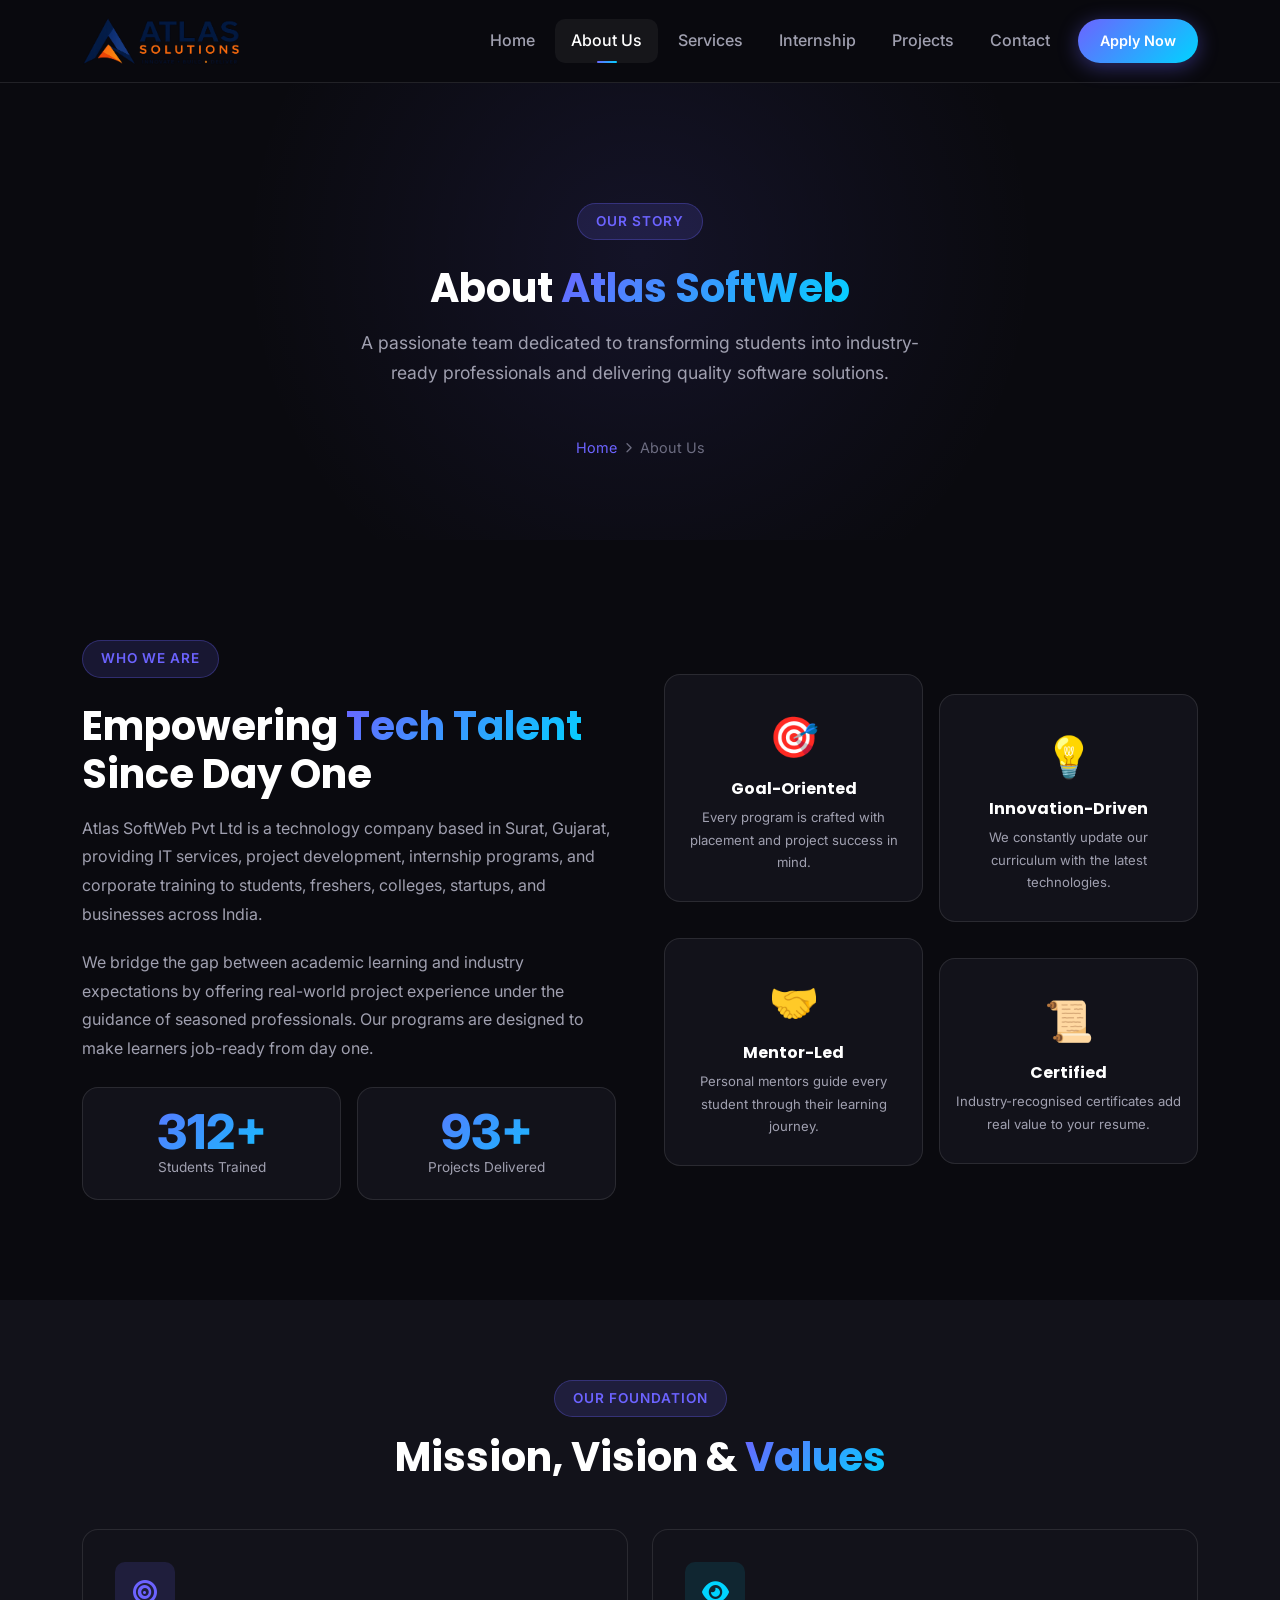
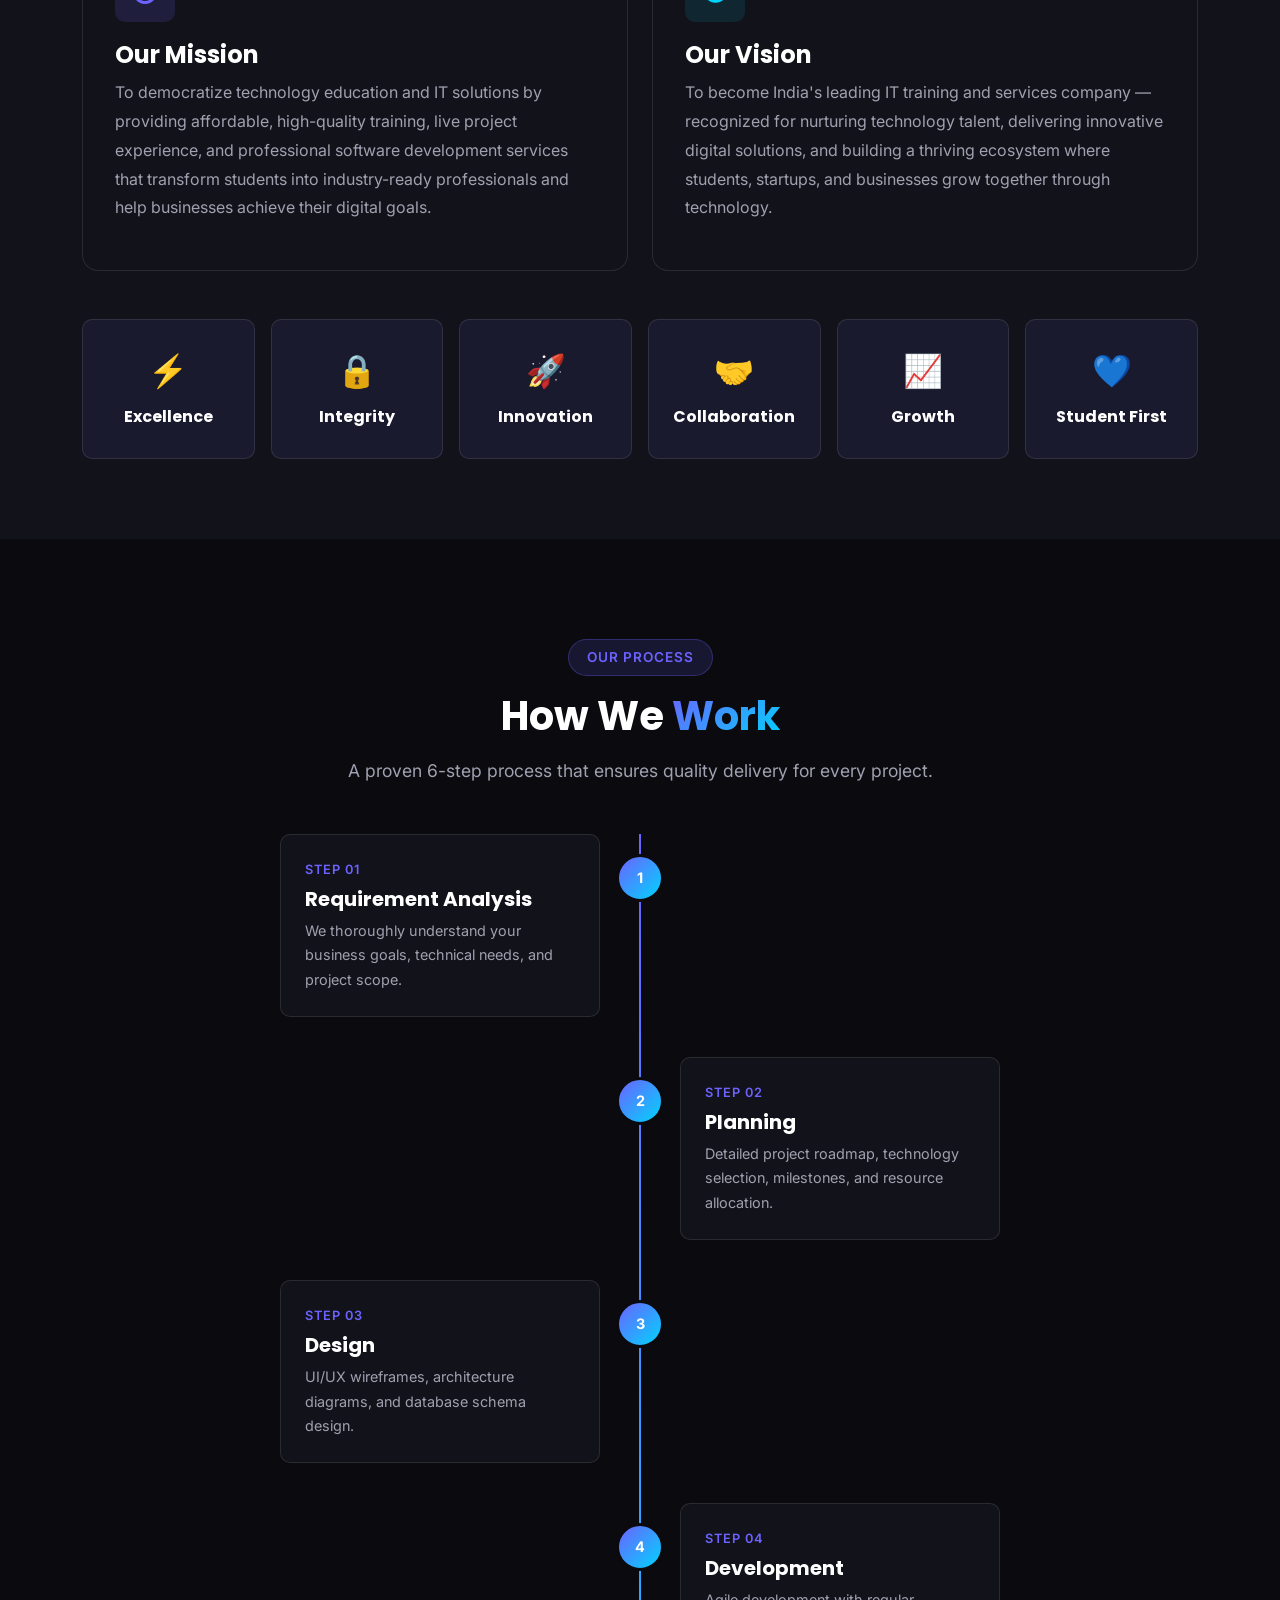
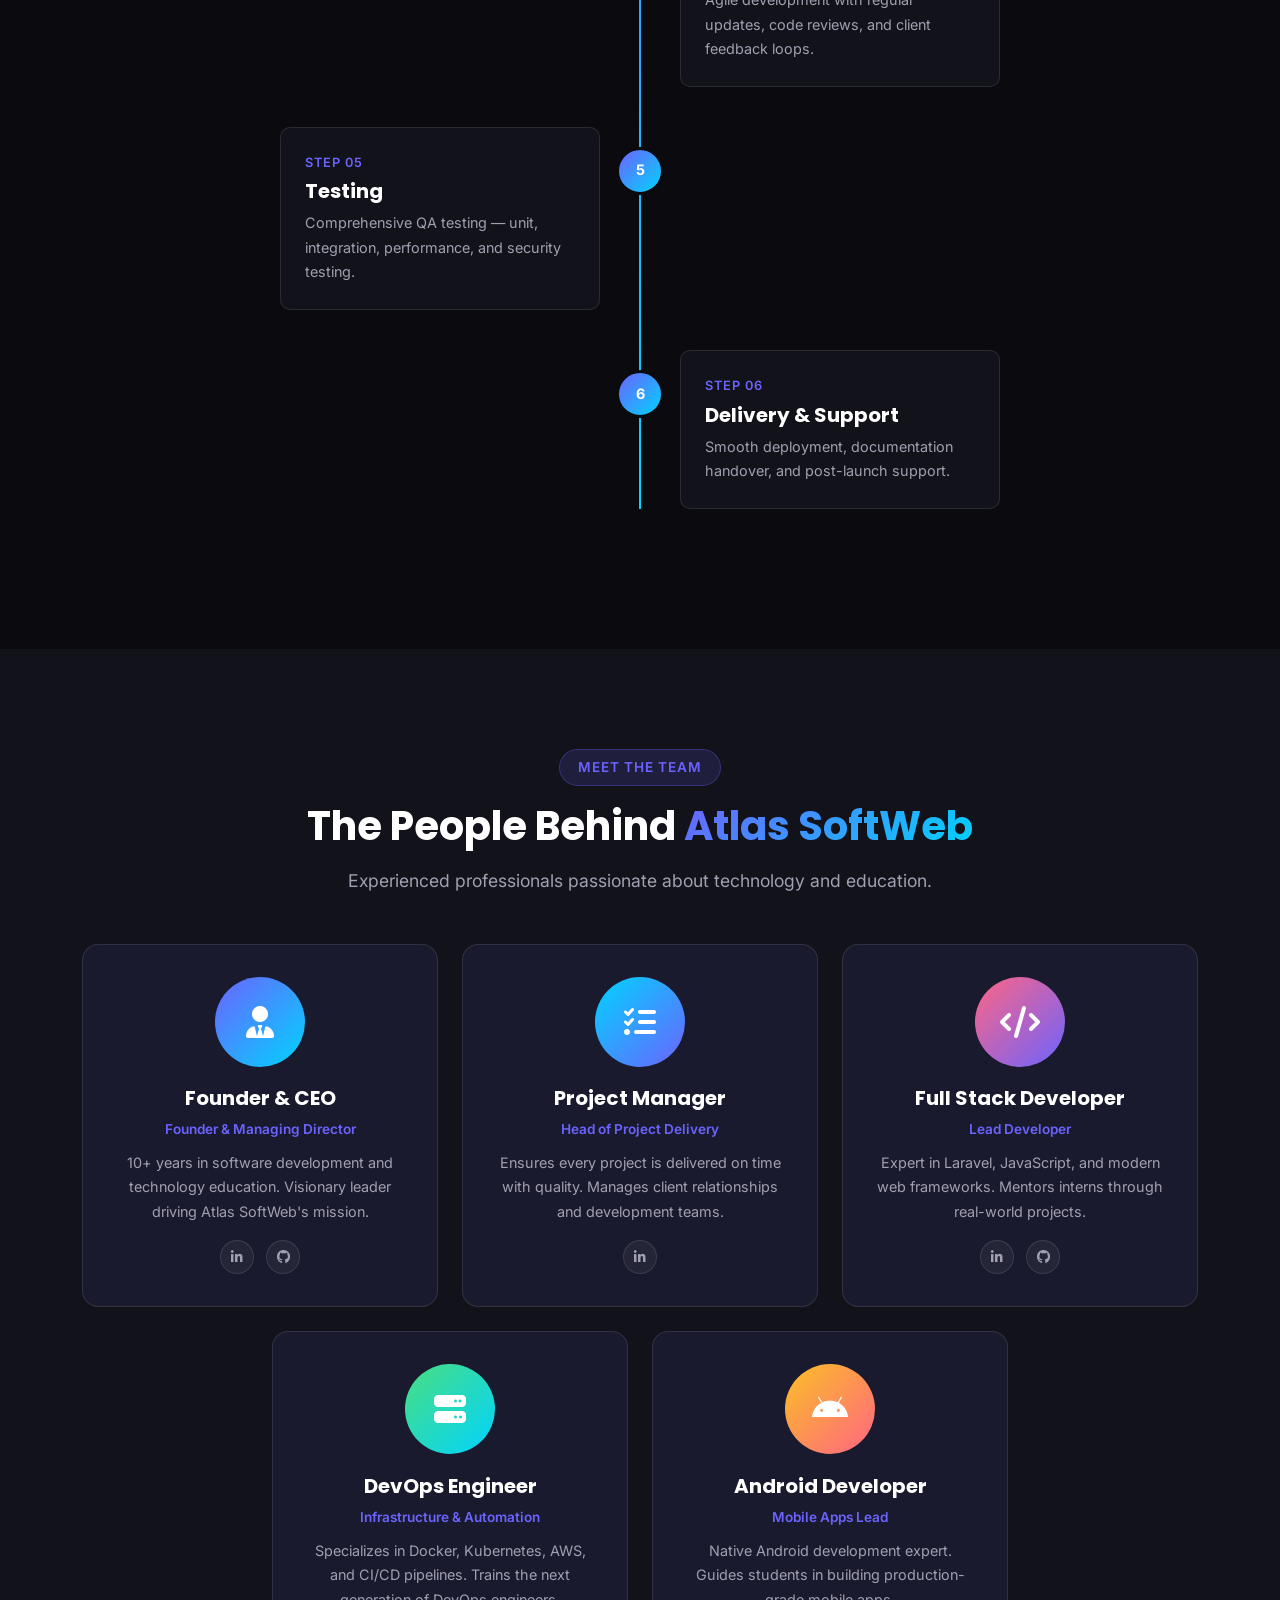
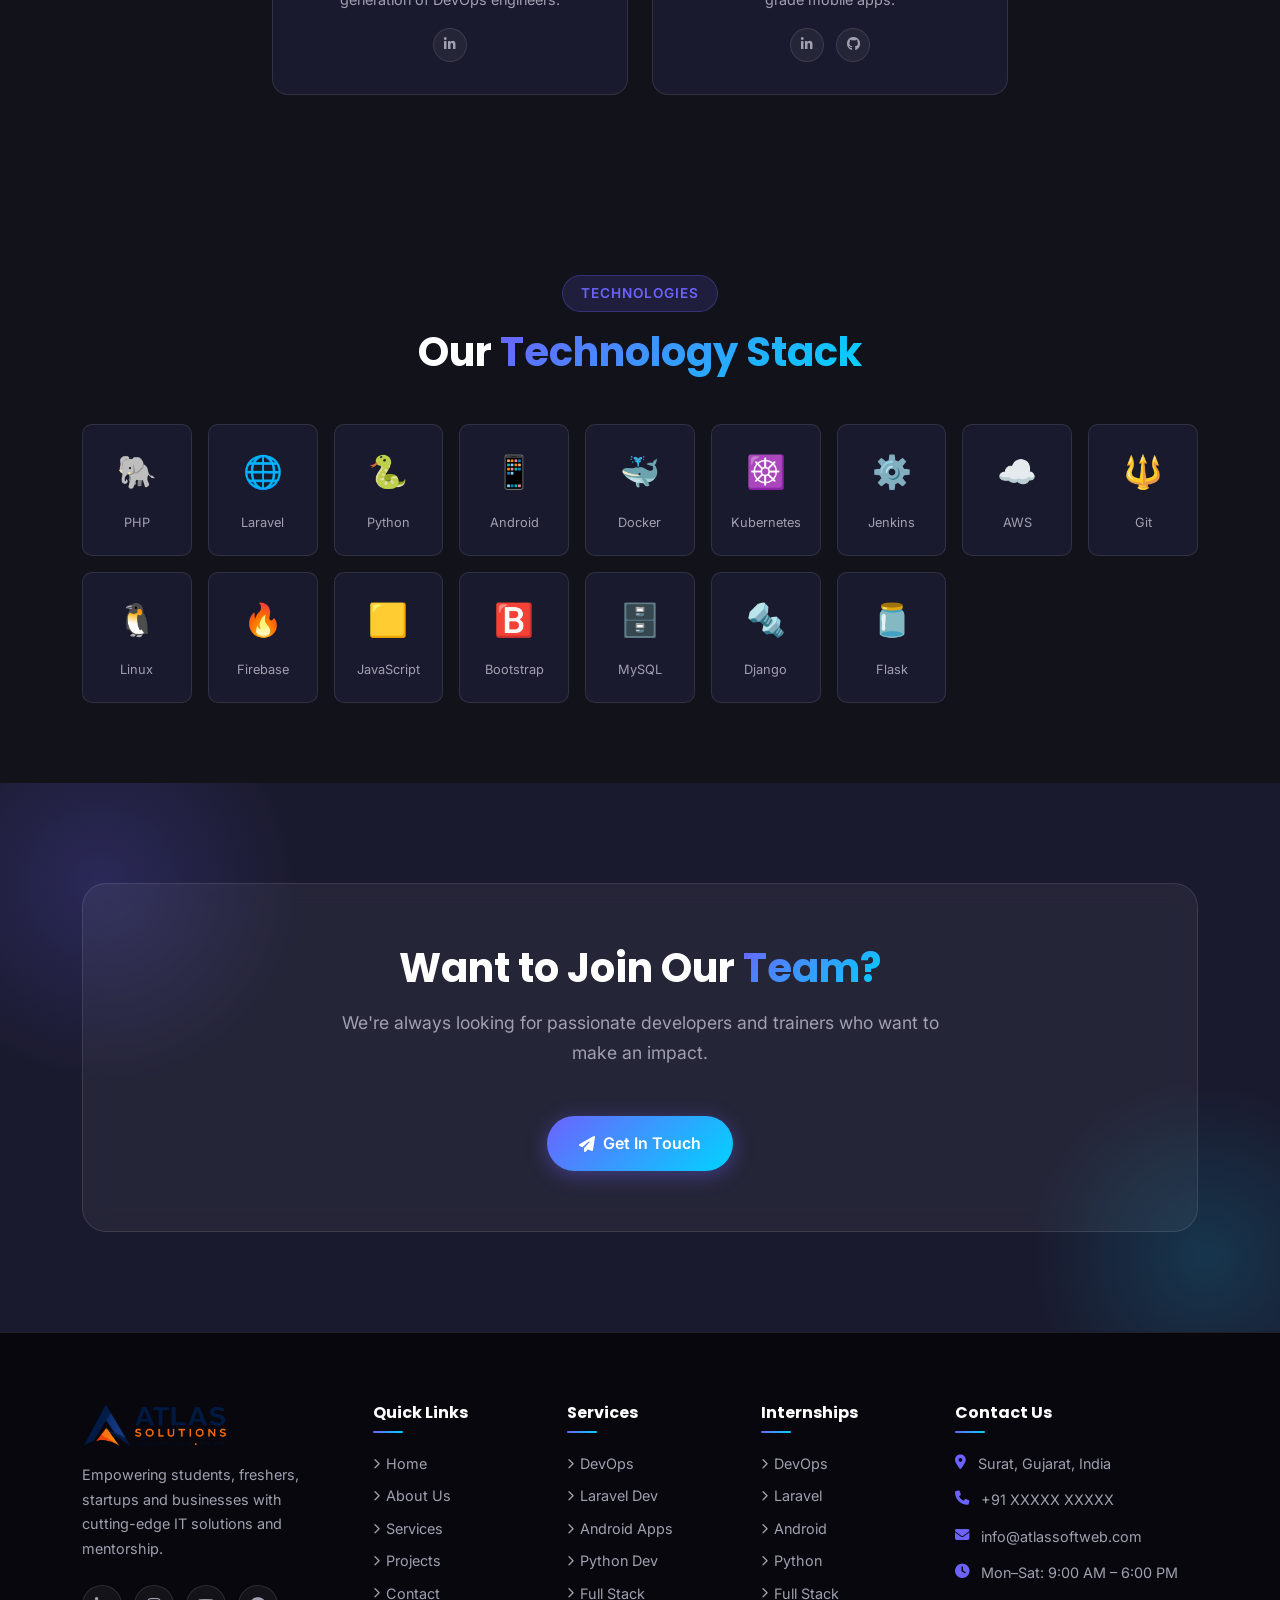
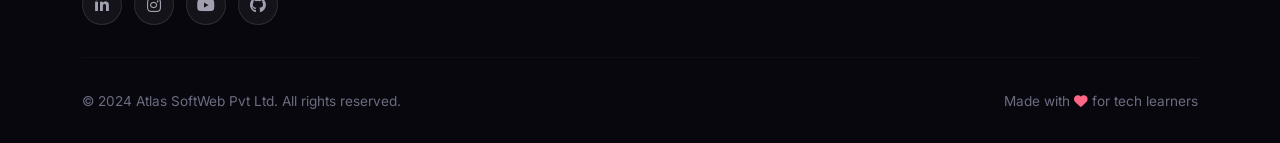
==== about.html @ e5ba309e "Add files via upload Initial Commit..." ====
<!DOCTYPE html>
<html lang="en">
<head>
  <meta charset="UTF-8" />
  <meta name="viewport" content="width=device-width, initial-scale=1.0" />
  <title>About Us | Atlas SoftWeb Pvt Ltd</title>
  <meta name="description" content="Learn about Atlas SoftWeb Pvt Ltd — our mission, vision, values, team, and the process that drives every project and internship program." />
  <meta property="og:title" content="About Atlas SoftWeb Pvt Ltd" />
  <meta property="og:type" content="website" />
  <link rel="stylesheet" href="https://cdn.jsdelivr.net/npm/bootstrap@5.3.2/dist/css/bootstrap.min.css" />
  <link rel="stylesheet" href="https://cdnjs.cloudflare.com/ajax/libs/font-awesome/6.5.0/css/all.min.css" />
  <link rel="preconnect" href="https://fonts.googleapis.com" />
  <link rel="preconnect" href="https://fonts.gstatic.com" crossorigin />
  <link href="https://fonts.googleapis.com/css2?family=Inter:wght@400;500;600&family=Poppins:wght@600;700;800&display=swap" rel="stylesheet" />
  <link rel="stylesheet" href="assets/css/style.css" />
</head>
<body>

<!-- NAVBAR -->
<nav class="navbar navbar-expand-lg">
  <div class="container">
    <a class="navbar-brand" href="index.html"><img src="assets/images/logo-optimized.png" onerror="this.src='assets/images/logo.svg'" alt="Atlas SoftWeb Logo" /></a>
    <button class="navbar-toggler" type="button" data-bs-toggle="collapse" data-bs-target="#navMenu" aria-controls="navMenu" aria-expanded="false" aria-label="Toggle navigation">
      <span class="navbar-toggler-icon"></span>
    </button>
    <div class="collapse navbar-collapse" id="navMenu">
      <ul class="navbar-nav ms-auto align-items-lg-center gap-1">
        <li class="nav-item"><a class="nav-link" href="index.html">Home</a></li>
        <li class="nav-item"><a class="nav-link active" href="about.html">About Us</a></li>
        <li class="nav-item"><a class="nav-link" href="services.html">Services</a></li>
        <li class="nav-item"><a class="nav-link" href="internship.html">Internship</a></li>
        <li class="nav-item"><a class="nav-link" href="projects.html">Projects</a></li>
        <li class="nav-item"><a class="nav-link" href="contact.html">Contact</a></li>
        <li class="nav-item ms-lg-2"><a class="btn-primary-custom" href="internship.html" style="padding:10px 22px;font-size:.9rem;">Apply Now</a></li>
      </ul>
    </div>
  </div>
</nav>

<!-- PAGE HERO -->
<section class="page-hero">
  <div class="container position-relative" style="z-index:1;">
    <span class="section-badge fade-in">Our Story</span>
    <h1 class="section-title mt-2 fade-in">About <span class="gradient-text">Atlas SoftWeb</span></h1>
    <p class="section-subtitle fade-in">A passionate team dedicated to transforming students into industry-ready professionals and delivering quality software solutions.</p>
    <div class="breadcrumb-custom fade-in">
      <a href="index.html">Home</a> <i class="fas fa-chevron-right fa-xs"></i> <span>About Us</span>
    </div>
  </div>
</section>

<!-- COMPANY INTRODUCTION -->
<section class="about-intro">
  <div class="container">
    <div class="row align-items-center g-5">
      <div class="col-lg-6 fade-in-left">
        <span class="section-badge">Who We Are</span>
        <h2 class="section-title mt-2">Empowering <span class="gradient-text">Tech Talent</span> Since Day One</h2>
        <p style="color:var(--text-secondary);line-height:1.8;margin-bottom:1.2rem;">Atlas SoftWeb Pvt Ltd is a technology company based in Surat, Gujarat, providing IT services, project development, internship programs, and corporate training to students, freshers, colleges, startups, and businesses across India.</p>
        <p style="color:var(--text-secondary);line-height:1.8;margin-bottom:1.5rem;">We bridge the gap between academic learning and industry expectations by offering real-world project experience under the guidance of seasoned professionals. Our programs are designed to make learners job-ready from day one.</p>
        <div class="row g-3">
          <div class="col-6"><div class="glass-card" style="padding:20px;text-align:center;"><div class="stat-number" data-count="500" data-suffix="+">0+</div><div style="color:var(--text-secondary);font-size:.85rem;">Students Trained</div></div></div>
          <div class="col-6"><div class="glass-card" style="padding:20px;text-align:center;"><div class="stat-number" data-count="150" data-suffix="+">0+</div><div style="color:var(--text-secondary);font-size:.85rem;">Projects Delivered</div></div></div>
        </div>
      </div>
      <div class="col-lg-6 fade-in-right">
        <div class="row g-3">
          <div class="col-6"><div class="glass-card" style="text-align:center;padding:28px 16px;"><span style="font-size:2.5rem;">🎯</span><h6 class="mt-2">Goal-Oriented</h6><p style="color:var(--text-secondary);font-size:.82rem;margin:0;">Every program is crafted with placement and project success in mind.</p></div></div>
          <div class="col-6"><div class="glass-card" style="text-align:center;padding:28px 16px;margin-top:20px;"><span style="font-size:2.5rem;">💡</span><h6 class="mt-2">Innovation-Driven</h6><p style="color:var(--text-secondary);font-size:.82rem;margin:0;">We constantly update our curriculum with the latest technologies.</p></div></div>
          <div class="col-6"><div class="glass-card" style="text-align:center;padding:28px 16px;"><span style="font-size:2.5rem;">🤝</span><h6 class="mt-2">Mentor-Led</h6><p style="color:var(--text-secondary);font-size:.82rem;margin:0;">Personal mentors guide every student through their learning journey.</p></div></div>
          <div class="col-6"><div class="glass-card" style="text-align:center;padding:28px 16px;margin-top:20px;"><span style="font-size:2.5rem;">📜</span><h6 class="mt-2">Certified</h6><p style="color:var(--text-secondary);font-size:.82rem;margin:0;">Industry-recognised certificates add real value to your resume.</p></div></div>
        </div>
      </div>
    </div>
  </div>
</section>

<!-- MISSION VISION VALUES -->
<section class="mission-vision">
  <div class="container">
    <div class="text-center mb-5 fade-in">
      <span class="section-badge">Our Foundation</span>
      <h2 class="section-title">Mission, Vision & <span class="gradient-text">Values</span></h2>
    </div>
    <div class="row g-4 mb-5">
      <div class="col-md-6 fade-in">
        <div class="glass-card h-100">
          <div class="icon-box"><i class="fas fa-bullseye"></i></div>
          <h4>Our Mission</h4>
          <p style="color:var(--text-secondary);line-height:1.8;">To democratize technology education and IT solutions by providing affordable, high-quality training, live project experience, and professional software development services that transform students into industry-ready professionals and help businesses achieve their digital goals.</p>
        </div>
      </div>
      <div class="col-md-6 fade-in">
        <div class="glass-card h-100">
          <div class="icon-box" style="background:rgba(0,212,255,0.1);color:var(--secondary);"><i class="fas fa-eye"></i></div>
          <h4>Our Vision</h4>
          <p style="color:var(--text-secondary);line-height:1.8;">To become India's leading IT training and services company — recognized for nurturing technology talent, delivering innovative digital solutions, and building a thriving ecosystem where students, startups, and businesses grow together through technology.</p>
        </div>
      </div>
    </div>
    <div class="row g-3">
      <div class="col-6 col-md-4 col-lg-2 fade-in"><div class="value-card"><span style="font-size:2rem;display:block;margin-bottom:8px;">⚡</span><h6>Excellence</h6></div></div>
      <div class="col-6 col-md-4 col-lg-2 fade-in"><div class="value-card"><span style="font-size:2rem;display:block;margin-bottom:8px;">🔒</span><h6>Integrity</h6></div></div>
      <div class="col-6 col-md-4 col-lg-2 fade-in"><div class="value-card"><span style="font-size:2rem;display:block;margin-bottom:8px;">🚀</span><h6>Innovation</h6></div></div>
      <div class="col-6 col-md-4 col-lg-2 fade-in"><div class="value-card"><span style="font-size:2rem;display:block;margin-bottom:8px;">🤝</span><h6>Collaboration</h6></div></div>
      <div class="col-6 col-md-4 col-lg-2 fade-in"><div class="value-card"><span style="font-size:2rem;display:block;margin-bottom:8px;">📈</span><h6>Growth</h6></div></div>
      <div class="col-6 col-md-4 col-lg-2 fade-in"><div class="value-card"><span style="font-size:2rem;display:block;margin-bottom:8px;">💙</span><h6>Student First</h6></div></div>
    </div>
  </div>
</section>

<!-- PROCESS TIMELINE -->
<section class="timeline-section">
  <div class="container">
    <div class="text-center mb-5 fade-in">
      <span class="section-badge">Our Process</span>
      <h2 class="section-title">How We <span class="gradient-text">Work</span></h2>
      <p class="section-subtitle">A proven 6-step process that ensures quality delivery for every project.</p>
    </div>
    <div class="timeline">
      <div class="timeline-item fade-in">
        <div class="timeline-content">
          <div class="timeline-step">Step 01</div>
          <h5>Requirement Analysis</h5>
          <p style="color:var(--text-secondary);font-size:.9rem;margin:0;">We thoroughly understand your business goals, technical needs, and project scope.</p>
        </div>
        <div class="timeline-dot">1</div>
      </div>
      <div class="timeline-item fade-in">
        <div class="timeline-content">
          <div class="timeline-step">Step 02</div>
          <h5>Planning</h5>
          <p style="color:var(--text-secondary);font-size:.9rem;margin:0;">Detailed project roadmap, technology selection, milestones, and resource allocation.</p>
        </div>
        <div class="timeline-dot">2</div>
      </div>
      <div class="timeline-item fade-in">
        <div class="timeline-content">
          <div class="timeline-step">Step 03</div>
          <h5>Design</h5>
          <p style="color:var(--text-secondary);font-size:.9rem;margin:0;">UI/UX wireframes, architecture diagrams, and database schema design.</p>
        </div>
        <div class="timeline-dot">3</div>
      </div>
      <div class="timeline-item fade-in">
        <div class="timeline-content">
          <div class="timeline-step">Step 04</div>
          <h5>Development</h5>
          <p style="color:var(--text-secondary);font-size:.9rem;margin:0;">Agile development with regular updates, code reviews, and client feedback loops.</p>
        </div>
        <div class="timeline-dot">4</div>
      </div>
      <div class="timeline-item fade-in">
        <div class="timeline-content">
          <div class="timeline-step">Step 05</div>
          <h5>Testing</h5>
          <p style="color:var(--text-secondary);font-size:.9rem;margin:0;">Comprehensive QA testing — unit, integration, performance, and security testing.</p>
        </div>
        <div class="timeline-dot">5</div>
      </div>
      <div class="timeline-item fade-in">
        <div class="timeline-content">
          <div class="timeline-step">Step 06</div>
          <h5>Delivery & Support</h5>
          <p style="color:var(--text-secondary);font-size:.9rem;margin:0;">Smooth deployment, documentation handover, and post-launch support.</p>
        </div>
        <div class="timeline-dot">6</div>
      </div>
    </div>
  </div>
</section>

<!-- TEAM SECTION -->
<section class="team-section">
  <div class="container">
    <div class="text-center mb-5 fade-in">
      <span class="section-badge">Meet The Team</span>
      <h2 class="section-title">The People Behind <span class="gradient-text">Atlas SoftWeb</span></h2>
      <p class="section-subtitle">Experienced professionals passionate about technology and education.</p>
    </div>
    <div class="row g-4 justify-content-center">
      <div class="col-md-6 col-lg-4 fade-in">
        <div class="team-card">
          <div class="team-avatar"><i class="fas fa-user-tie"></i></div>
          <h5>Founder & CEO</h5>
          <div class="team-role">Founder & Managing Director</div>
          <p class="team-desc">10+ years in software development and technology education. Visionary leader driving Atlas SoftWeb's mission.</p>
          <div class="footer-social justify-content-center mt-3">
            <a href="#" class="social-link" style="width:34px;height:34px;font-size:.85rem;" aria-label="LinkedIn"><i class="fab fa-linkedin-in"></i></a>
            <a href="#" class="social-link" style="width:34px;height:34px;font-size:.85rem;" aria-label="GitHub"><i class="fab fa-github"></i></a>
          </div>
        </div>
      </div>
      <div class="col-md-6 col-lg-4 fade-in">
        <div class="team-card">
          <div class="team-avatar" style="background:linear-gradient(135deg,#00d4ff,#6c63ff);"><i class="fas fa-tasks"></i></div>
          <h5>Project Manager</h5>
          <div class="team-role">Head of Project Delivery</div>
          <p class="team-desc">Ensures every project is delivered on time with quality. Manages client relationships and development teams.</p>
          <div class="footer-social justify-content-center mt-3">
            <a href="#" class="social-link" style="width:34px;height:34px;font-size:.85rem;" aria-label="LinkedIn"><i class="fab fa-linkedin-in"></i></a>
          </div>
        </div>
      </div>
      <div class="col-md-6 col-lg-4 fade-in">
        <div class="team-card">
          <div class="team-avatar" style="background:linear-gradient(135deg,#ff6584,#6c63ff);"><i class="fas fa-code"></i></div>
          <h5>Full Stack Developer</h5>
          <div class="team-role">Lead Developer</div>
          <p class="team-desc">Expert in Laravel, JavaScript, and modern web frameworks. Mentors interns through real-world projects.</p>
          <div class="footer-social justify-content-center mt-3">
            <a href="#" class="social-link" style="width:34px;height:34px;font-size:.85rem;" aria-label="LinkedIn"><i class="fab fa-linkedin-in"></i></a>
            <a href="#" class="social-link" style="width:34px;height:34px;font-size:.85rem;" aria-label="GitHub"><i class="fab fa-github"></i></a>
          </div>
        </div>
      </div>
      <div class="col-md-6 col-lg-4 fade-in">
        <div class="team-card">
          <div class="team-avatar" style="background:linear-gradient(135deg,#4ade80,#00d4ff);"><i class="fas fa-server"></i></div>
          <h5>DevOps Engineer</h5>
          <div class="team-role">Infrastructure & Automation</div>
          <p class="team-desc">Specializes in Docker, Kubernetes, AWS, and CI/CD pipelines. Trains the next generation of DevOps engineers.</p>
          <div class="footer-social justify-content-center mt-3">
            <a href="#" class="social-link" style="width:34px;height:34px;font-size:.85rem;" aria-label="LinkedIn"><i class="fab fa-linkedin-in"></i></a>
          </div>
        </div>
      </div>
      <div class="col-md-6 col-lg-4 fade-in">
        <div class="team-card">
          <div class="team-avatar" style="background:linear-gradient(135deg,#fbbf24,#ff6584);"><i class="fab fa-android"></i></div>
          <h5>Android Developer</h5>
          <div class="team-role">Mobile Apps Lead</div>
          <p class="team-desc">Native Android development expert. Guides students in building production-grade mobile apps.</p>
          <div class="footer-social justify-content-center mt-3">
            <a href="#" class="social-link" style="width:34px;height:34px;font-size:.85rem;" aria-label="LinkedIn"><i class="fab fa-linkedin-in"></i></a>
            <a href="#" class="social-link" style="width:34px;height:34px;font-size:.85rem;" aria-label="GitHub"><i class="fab fa-github"></i></a>
          </div>
        </div>
      </div>
    </div>
  </div>
</section>

<!-- TECH STACK -->
<section class="tech-stack-section">
  <div class="container">
    <div class="text-center mb-5 fade-in">
      <span class="section-badge">Technologies</span>
      <h2 class="section-title">Our <span class="gradient-text">Technology Stack</span></h2>
    </div>
    <div class="tech-grid fade-in">
      <div class="tech-item"><span class="tech-emoji">🐘</span><span>PHP</span></div>
      <div class="tech-item"><span class="tech-emoji">🌐</span><span>Laravel</span></div>
      <div class="tech-item"><span class="tech-emoji">🐍</span><span>Python</span></div>
      <div class="tech-item"><span class="tech-emoji">📱</span><span>Android</span></div>
      <div class="tech-item"><span class="tech-emoji">🐳</span><span>Docker</span></div>
      <div class="tech-item"><span class="tech-emoji">☸️</span><span>Kubernetes</span></div>
      <div class="tech-item"><span class="tech-emoji">⚙️</span><span>Jenkins</span></div>
      <div class="tech-item"><span class="tech-emoji">☁️</span><span>AWS</span></div>
      <div class="tech-item"><span class="tech-emoji">🔱</span><span>Git</span></div>
      <div class="tech-item"><span class="tech-emoji">🐧</span><span>Linux</span></div>
      <div class="tech-item"><span class="tech-emoji">🔥</span><span>Firebase</span></div>
      <div class="tech-item"><span class="tech-emoji">🟨</span><span>JavaScript</span></div>
      <div class="tech-item"><span class="tech-emoji">🅱️</span><span>Bootstrap</span></div>
      <div class="tech-item"><span class="tech-emoji">🗄️</span><span>MySQL</span></div>
      <div class="tech-item"><span class="tech-emoji">🔩</span><span>Django</span></div>
      <div class="tech-item"><span class="tech-emoji">🫙</span><span>Flask</span></div>
    </div>
  </div>
</section>

<!-- CTA -->
<section class="cta-section">
  <div class="container">
    <div class="cta-box fade-in">
      <h2 class="section-title">Want to Join Our <span class="gradient-text">Team?</span></h2>
      <p class="section-subtitle">We're always looking for passionate developers and trainers who want to make an impact.</p>
      <a href="contact.html" class="btn-primary-custom"><i class="fas fa-paper-plane"></i> Get In Touch</a>
    </div>
  </div>
</section>

<!-- FOOTER -->
<footer class="footer">
  <div class="container">
    <div class="row g-5">
      <div class="col-lg-3 col-md-6">
        <div class="footer-brand"><img src="assets/images/logo-optimized.png" onerror="this.src='assets/images/logo.svg'" alt="Atlas SoftWeb" /></div>
        <p class="footer-desc">Empowering students, freshers, startups and businesses with cutting-edge IT solutions and mentorship.</p>
        <div class="footer-social">
          <a href="#" class="social-link" aria-label="LinkedIn"><i class="fab fa-linkedin-in"></i></a>
          <a href="#" class="social-link" aria-label="Instagram"><i class="fab fa-instagram"></i></a>
          <a href="#" class="social-link" aria-label="YouTube"><i class="fab fa-youtube"></i></a>
          <a href="#" class="social-link" aria-label="GitHub"><i class="fab fa-github"></i></a>
        </div>
      </div>
      <div class="col-lg-2 col-md-6">
        <h6 class="footer-heading">Quick Links</h6>
        <ul class="footer-links">
          <li><a href="index.html"><i class="fas fa-chevron-right fa-xs"></i> Home</a></li>
          <li><a href="about.html"><i class="fas fa-chevron-right fa-xs"></i> About Us</a></li>
          <li><a href="services.html"><i class="fas fa-chevron-right fa-xs"></i> Services</a></li>
          <li><a href="projects.html"><i class="fas fa-chevron-right fa-xs"></i> Projects</a></li>
          <li><a href="contact.html"><i class="fas fa-chevron-right fa-xs"></i> Contact</a></li>
        </ul>
      </div>
      <div class="col-lg-2 col-md-6">
        <h6 class="footer-heading">Services</h6>
        <ul class="footer-links">
          <li><a href="services.html"><i class="fas fa-chevron-right fa-xs"></i> DevOps</a></li>
          <li><a href="services.html"><i class="fas fa-chevron-right fa-xs"></i> Laravel Dev</a></li>
          <li><a href="services.html"><i class="fas fa-chevron-right fa-xs"></i> Android Apps</a></li>
          <li><a href="services.html"><i class="fas fa-chevron-right fa-xs"></i> Python Dev</a></li>
          <li><a href="services.html"><i class="fas fa-chevron-right fa-xs"></i> Full Stack</a></li>
        </ul>
      </div>
      <div class="col-lg-2 col-md-6">
        <h6 class="footer-heading">Internships</h6>
        <ul class="footer-links">
          <li><a href="internship.html"><i class="fas fa-chevron-right fa-xs"></i> DevOps</a></li>
          <li><a href="internship.html"><i class="fas fa-chevron-right fa-xs"></i> Laravel</a></li>
          <li><a href="internship.html"><i class="fas fa-chevron-right fa-xs"></i> Android</a></li>
          <li><a href="internship.html"><i class="fas fa-chevron-right fa-xs"></i> Python</a></li>
          <li><a href="internship.html"><i class="fas fa-chevron-right fa-xs"></i> Full Stack</a></li>
        </ul>
      </div>
      <div class="col-lg-3 col-md-6">
        <h6 class="footer-heading">Contact Us</h6>
        <div class="footer-contact-item"><i class="fas fa-map-marker-alt"></i><span>Surat, Gujarat, India</span></div>
        <div class="footer-contact-item"><i class="fas fa-phone"></i><span>+91 XXXXX XXXXX</span></div>
        <div class="footer-contact-item"><i class="fas fa-envelope"></i><span>info@atlassoftweb.com</span></div>
        <div class="footer-contact-item"><i class="fas fa-clock"></i><span>Mon–Sat: 9:00 AM – 6:00 PM</span></div>
      </div>
    </div>
    <hr class="footer-divider" />
    <div class="d-flex flex-wrap justify-content-between align-items-center footer-bottom">
      <p class="mb-0">© 2024 Atlas SoftWeb Pvt Ltd. All rights reserved.</p>
      <p class="mb-0">Made with <i class="fas fa-heart" style="color:var(--accent);"></i> for tech learners</p>
    </div>
  </div>
</footer>
<button id="scrollTop" aria-label="Scroll to top"><i class="fas fa-chevron-up"></i></button>
<script src="https://cdn.jsdelivr.net/npm/bootstrap@5.3.2/dist/js/bootstrap.bundle.min.js"></script>
<script src="assets/js/script.js"></script>
</body>
</html>
---- assets/css/style.css ----
/* ============================================================
   Atlas SoftWeb Pvt Ltd - Main Stylesheet
   ============================================================ */

/* ---------- CSS Variables ---------- */
:root {
  --primary: #6c63ff;
  --primary-dark: #5a52d5;
  --secondary: #00d4ff;
  --accent: #ff6584;
  --bg-dark: #0a0a0f;
  --bg-card: #12121a;
  --bg-card2: #1a1a2e;
  --glass: rgba(255,255,255,0.05);
  --glass-border: rgba(255,255,255,0.1);
  --text-primary: #ffffff;
  --text-secondary: #a0a0b0;
  --text-muted: #6c6c80;
  --gradient: linear-gradient(135deg, #6c63ff 0%, #00d4ff 100%);
  --gradient2: linear-gradient(135deg, #ff6584 0%, #6c63ff 100%);
  --shadow: 0 20px 60px rgba(108,99,255,0.2);
  --shadow-sm: 0 8px 32px rgba(0,0,0,0.3);
  --radius: 16px;
  --radius-sm: 10px;
  --transition: all 0.3s ease;
}

/* ---------- Base ---------- */
*, *::before, *::after { box-sizing: border-box; margin: 0; padding: 0; }

html { scroll-behavior: smooth; }

body {
  font-family: 'Inter', 'Segoe UI', sans-serif;
  background-color: var(--bg-dark);
  color: var(--text-primary);
  overflow-x: hidden;
  line-height: 1.7;
}

/* ---------- Scrollbar ---------- */
::-webkit-scrollbar { width: 6px; }
::-webkit-scrollbar-track { background: var(--bg-dark); }
::-webkit-scrollbar-thumb { background: var(--primary); border-radius: 3px; }

/* ---------- Typography ---------- */
h1,h2,h3,h4,h5,h6 { font-family: 'Poppins', sans-serif; font-weight: 700; line-height: 1.2; }
.gradient-text { background: var(--gradient); -webkit-background-clip: text; -webkit-text-fill-color: transparent; background-clip: text; }
.section-title { font-size: 2.5rem; margin-bottom: 1rem; }
.section-subtitle { color: var(--text-secondary); font-size: 1.1rem; max-width: 600px; margin: 0 auto 3rem; }
.section-badge { display: inline-block; padding: 6px 18px; border-radius: 50px; background: rgba(108,99,255,0.15); border: 1px solid rgba(108,99,255,0.3); color: var(--primary); font-size: 0.85rem; font-weight: 600; letter-spacing: 1px; text-transform: uppercase; margin-bottom: 1rem; }

/* ---------- Buttons ---------- */
.btn-primary-custom {
  background: var(--gradient);
  border: none;
  color: #fff;
  padding: 14px 32px;
  border-radius: 50px;
  font-weight: 600;
  font-size: 1rem;
  transition: var(--transition);
  box-shadow: 0 4px 20px rgba(108,99,255,0.4);
  text-decoration: none;
  display: inline-flex;
  align-items: center;
  gap: 8px;
}
.btn-primary-custom:hover { transform: translateY(-2px); box-shadow: 0 8px 30px rgba(108,99,255,0.6); color: #fff; }

.btn-outline-custom {
  background: transparent;
  border: 2px solid var(--primary);
  color: var(--primary);
  padding: 12px 30px;
  border-radius: 50px;
  font-weight: 600;
  font-size: 1rem;
  transition: var(--transition);
  text-decoration: none;
  display: inline-flex;
  align-items: center;
  gap: 8px;
}
.btn-outline-custom:hover { background: var(--primary); color: #fff; transform: translateY(-2px); }

/* ---------- Navbar ---------- */
.navbar {
  background: rgba(10,10,15,0.95);
  backdrop-filter: blur(20px);
  -webkit-backdrop-filter: blur(20px);
  border-bottom: 1px solid var(--glass-border);
  padding: 12px 0;
  transition: var(--transition);
  position: sticky;
  top: 0;
  z-index: 1000;
}
.navbar.scrolled { box-shadow: 0 4px 30px rgba(0,0,0,0.5); }
.navbar-brand img { height: 48px; width: auto; object-fit: contain; }
.navbar-nav .nav-link { color: var(--text-secondary) !important; font-weight: 500; padding: 8px 16px !important; border-radius: var(--radius-sm); transition: var(--transition); position: relative; }
.navbar-nav .nav-link:hover, .navbar-nav .nav-link.active { color: var(--text-primary) !important; background: var(--glass); }
.navbar-nav .nav-link.active::after { content:''; position: absolute; bottom: 0; left: 50%; transform: translateX(-50%); width: 20px; height: 2px; background: var(--gradient); border-radius: 2px; }
.navbar-toggler { border: 1px solid var(--glass-border); color: var(--text-primary); }
.navbar-toggler-icon { background-image: url("data:image/svg+xml,%3csvg xmlns='http://www.w3.org/2000/svg' viewBox='0 0 30 30'%3e%3cpath stroke='rgba(255,255,255,0.8)' stroke-linecap='round' stroke-miterlimit='10' stroke-width='2' d='M4 7h22M4 15h22M4 23h22'/%3e%3c/svg%3e"); }

/* ---------- Hero Section ---------- */
.hero-section {
  min-height: 100vh;
  background: var(--bg-dark);
  display: flex;
  align-items: center;
  position: relative;
  overflow: hidden;
  padding: 120px 0 80px;
}
.hero-section::before {
  content: '';
  position: absolute;
  top: -50%;
  left: -20%;
  width: 600px;
  height: 600px;
  background: radial-gradient(circle, rgba(108,99,255,0.15) 0%, transparent 70%);
  border-radius: 50%;
  pointer-events: none;
}
.hero-section::after {
  content: '';
  position: absolute;
  bottom: -30%;
  right: -10%;
  width: 500px;
  height: 500px;
  background: radial-gradient(circle, rgba(0,212,255,0.1) 0%, transparent 70%);
  border-radius: 50%;
  pointer-events: none;
}
.hero-title { font-size: clamp(2.2rem, 5vw, 4rem); font-weight: 800; line-height: 1.1; margin-bottom: 1.5rem; }
.hero-subtitle { font-size: 1.15rem; color: var(--text-secondary); margin-bottom: 2.5rem; max-width: 520px; }
.hero-buttons { display: flex; flex-wrap: wrap; gap: 16px; margin-bottom: 3rem; }

/* Tech showcase */
.tech-card {
  background: var(--glass);
  border: 1px solid var(--glass-border);
  border-radius: var(--radius);
  padding: 28px;
  backdrop-filter: blur(10px);
}
.tech-card-title { font-size: 0.8rem; text-transform: uppercase; letter-spacing: 2px; color: var(--text-muted); margin-bottom: 20px; }
.tech-tags { display: flex; flex-wrap: wrap; gap: 10px; }
.tech-tag {
  background: rgba(108,99,255,0.15);
  border: 1px solid rgba(108,99,255,0.3);
  color: var(--primary);
  padding: 6px 16px;
  border-radius: 50px;
  font-size: 0.85rem;
  font-weight: 500;
  transition: var(--transition);
  cursor: default;
}
.tech-tag:hover { background: var(--primary); color: #fff; transform: translateY(-2px); }

/* Floating badge */
.hero-badge {
  display: inline-flex;
  align-items: center;
  gap: 8px;
  background: var(--glass);
  border: 1px solid var(--glass-border);
  border-radius: 50px;
  padding: 8px 20px;
  font-size: 0.85rem;
  color: var(--secondary);
  margin-bottom: 1.5rem;
  backdrop-filter: blur(10px);
}
.hero-badge .dot { width: 8px; height: 8px; background: var(--secondary); border-radius: 50%; animation: pulse-dot 2s infinite; }
@keyframes pulse-dot { 0%,100% { opacity: 1; transform: scale(1); } 50% { opacity: 0.5; transform: scale(1.5); } }

/* ---------- Stats Section ---------- */
.stats-section { padding: 80px 0; background: var(--bg-card); position: relative; }
.stat-card {
  text-align: center;
  padding: 40px 20px;
  border-radius: var(--radius);
  background: var(--glass);
  border: 1px solid var(--glass-border);
  transition: var(--transition);
}
.stat-card:hover { transform: translateY(-5px); border-color: rgba(108,99,255,0.4); }
.stat-number { font-size: 3rem; font-weight: 800; background: var(--gradient); -webkit-background-clip: text; -webkit-text-fill-color: transparent; background-clip: text; line-height: 1; }
.stat-label { color: var(--text-secondary); font-size: 0.95rem; margin-top: 8px; }

/* ---------- Cards (Generic) ---------- */
.glass-card {
  background: var(--bg-card);
  border: 1px solid var(--glass-border);
  border-radius: var(--radius);
  padding: 32px;
  transition: var(--transition);
  position: relative;
  overflow: hidden;
}
.glass-card::before {
  content: '';
  position: absolute;
  top: 0; left: 0; right: 0;
  height: 2px;
  background: var(--gradient);
  transform: scaleX(0);
  transition: var(--transition);
}
.glass-card:hover { transform: translateY(-6px); border-color: rgba(108,99,255,0.4); box-shadow: var(--shadow); }
.glass-card:hover::before { transform: scaleX(1); }

.icon-box {
  width: 60px; height: 60px;
  border-radius: var(--radius-sm);
  background: rgba(108,99,255,0.15);
  display: flex; align-items: center; justify-content: center;
  font-size: 1.5rem;
  color: var(--primary);
  margin-bottom: 1.2rem;
  transition: var(--transition);
}
.glass-card:hover .icon-box { background: var(--gradient); color: #fff; }

/* ---------- Why Choose Us ---------- */
.why-section { padding: 100px 0; }
.why-card { background: var(--bg-card2); border: 1px solid var(--glass-border); border-radius: var(--radius); padding: 28px; text-align: center; transition: var(--transition); height: 100%; }
.why-card:hover { transform: translateY(-5px); border-color: rgba(108,99,255,0.5); box-shadow: var(--shadow-sm); }
.why-icon { font-size: 2.5rem; margin-bottom: 1rem; display: block; }

/* ---------- Services Section ---------- */
.services-section { padding: 100px 0; background: var(--bg-card); }
.service-card { background: var(--bg-card2); border: 1px solid var(--glass-border); border-radius: var(--radius); padding: 36px 28px; transition: var(--transition); height: 100%; position: relative; overflow: hidden; }
.service-card::after { content: ''; position: absolute; bottom: 0; left: 0; right: 0; height: 3px; background: var(--gradient); transform: scaleX(0); transition: var(--transition); }
.service-card:hover { transform: translateY(-8px); box-shadow: var(--shadow); }
.service-card:hover::after { transform: scaleX(1); }
.service-icon { font-size: 2.8rem; margin-bottom: 1.2rem; display: block; }
.service-tag { display: inline-block; background: rgba(108,99,255,0.12); border: 1px solid rgba(108,99,255,0.2); color: var(--primary); padding: 3px 10px; border-radius: 4px; font-size: 0.75rem; margin: 3px 2px; }

/* ---------- Internship Section ---------- */
.internship-section { padding: 100px 0; }
.internship-card { background: var(--bg-card); border: 1px solid var(--glass-border); border-radius: var(--radius); padding: 32px; height: 100%; transition: var(--transition); }
.internship-card:hover { transform: translateY(-6px); border-color: rgba(0,212,255,0.4); box-shadow: 0 20px 60px rgba(0,212,255,0.1); }
.internship-badge { background: rgba(0,212,255,0.1); border: 1px solid rgba(0,212,255,0.3); color: var(--secondary); padding: 4px 14px; border-radius: 50px; font-size: 0.8rem; font-weight: 600; display: inline-block; margin-bottom: 1rem; }
.feature-check { color: #4ade80; margin-right: 8px; }

/* ---------- Testimonials ---------- */
.testimonials-section { padding: 100px 0; background: var(--bg-card); }
.testimonial-card { background: var(--bg-card2); border: 1px solid var(--glass-border); border-radius: var(--radius); padding: 32px; transition: var(--transition); height: 100%; }
.testimonial-card:hover { transform: translateY(-5px); border-color: rgba(108,99,255,0.3); }
.testimonial-stars { color: #fbbf24; font-size: 1rem; margin-bottom: 1rem; }
.testimonial-text { color: var(--text-secondary); font-style: italic; line-height: 1.7; margin-bottom: 1.5rem; }
.testimonial-author { display: flex; align-items: center; gap: 12px; }
.testimonial-avatar { width: 48px; height: 48px; border-radius: 50%; background: var(--gradient); display: flex; align-items: center; justify-content: center; font-weight: 700; font-size: 1.1rem; color: #fff; flex-shrink: 0; }
.testimonial-name { font-weight: 600; font-size: 0.95rem; }
.testimonial-role { color: var(--text-muted); font-size: 0.8rem; }

/* ---------- FAQ ---------- */
.faq-section { padding: 100px 0; }
.faq-item { background: var(--bg-card); border: 1px solid var(--glass-border); border-radius: var(--radius-sm); margin-bottom: 12px; overflow: hidden; transition: var(--transition); }
.faq-item:hover { border-color: rgba(108,99,255,0.3); }
.faq-question { padding: 20px 24px; cursor: pointer; display: flex; justify-content: space-between; align-items: center; font-weight: 600; color: var(--text-primary); user-select: none; }
.faq-question .faq-icon { color: var(--primary); transition: var(--transition); font-size: 1.2rem; }
.faq-item.active .faq-icon { transform: rotate(45deg); }
.faq-answer { padding: 0 24px; max-height: 0; overflow: hidden; transition: max-height 0.4s ease, padding 0.3s ease; color: var(--text-secondary); }
.faq-item.active .faq-answer { max-height: 200px; padding: 0 24px 20px; }

/* ---------- CTA Section ---------- */
.cta-section { padding: 100px 0; background: var(--bg-card2); position: relative; overflow: hidden; }
.cta-section::before { content: ''; position: absolute; top: -100px; left: -100px; width: 400px; height: 400px; background: radial-gradient(circle, rgba(108,99,255,0.2) 0%, transparent 70%); border-radius: 50%; }
.cta-section::after { content: ''; position: absolute; bottom: -100px; right: -100px; width: 350px; height: 350px; background: radial-gradient(circle, rgba(0,212,255,0.15) 0%, transparent 70%); border-radius: 50%; }
.cta-box { background: var(--glass); border: 1px solid var(--glass-border); border-radius: 24px; padding: 60px 40px; text-align: center; backdrop-filter: blur(10px); position: relative; z-index: 1; }

/* ---------- Footer ---------- */
.footer { background: #07070d; border-top: 1px solid var(--glass-border); padding: 70px 0 30px; }
.footer-brand img { height: 44px; margin-bottom: 1rem; }
.footer-desc { color: var(--text-secondary); font-size: 0.9rem; line-height: 1.7; max-width: 260px; }
.footer-heading { font-size: 1rem; font-weight: 700; color: var(--text-primary); margin-bottom: 1.2rem; position: relative; padding-bottom: 10px; }
.footer-heading::after { content: ''; position: absolute; bottom: 0; left: 0; width: 30px; height: 2px; background: var(--gradient); border-radius: 2px; }
.footer-links { list-style: none; padding: 0; }
.footer-links li { margin-bottom: 8px; }
.footer-links a { color: var(--text-secondary); text-decoration: none; font-size: 0.9rem; transition: var(--transition); display: flex; align-items: center; gap: 6px; }
.footer-links a:hover { color: var(--primary); padding-left: 4px; }
.footer-contact-item { display: flex; align-items: flex-start; gap: 12px; margin-bottom: 12px; color: var(--text-secondary); font-size: 0.9rem; }
.footer-contact-item i { color: var(--primary); margin-top: 3px; flex-shrink: 0; }
.footer-social { display: flex; gap: 12px; margin-top: 1.5rem; }
.social-link { width: 40px; height: 40px; border-radius: 50%; background: var(--glass); border: 1px solid var(--glass-border); display: flex; align-items: center; justify-content: center; color: var(--text-secondary); text-decoration: none; transition: var(--transition); font-size: 1rem; }
.social-link:hover { background: var(--gradient); border-color: transparent; color: #fff; transform: translateY(-3px); }
.footer-divider { border-color: var(--glass-border); margin: 2rem 0; }
.footer-bottom { color: var(--text-muted); font-size: 0.85rem; }

/* ---------- Scroll to Top ---------- */
#scrollTop { position: fixed; bottom: 30px; right: 30px; width: 48px; height: 48px; background: var(--gradient); border: none; border-radius: 50%; color: #fff; font-size: 1.2rem; cursor: pointer; display: flex; align-items: center; justify-content: center; box-shadow: 0 4px 20px rgba(108,99,255,0.5); opacity: 0; pointer-events: none; transition: var(--transition); z-index: 999; }
#scrollTop.visible { opacity: 1; pointer-events: all; }
#scrollTop:hover { transform: translateY(-3px); }

/* ---------- Page Hero (inner pages) ---------- */
.page-hero { padding: 120px 0 80px; background: var(--bg-dark); position: relative; overflow: hidden; text-align: center; }
.page-hero::before { content: ''; position: absolute; top: -50%; left: 50%; transform: translateX(-50%); width: 800px; height: 800px; background: radial-gradient(circle, rgba(108,99,255,0.1) 0%, transparent 70%); border-radius: 50%; pointer-events: none; }
.breadcrumb-custom { display: flex; align-items: center; justify-content: center; gap: 8px; color: var(--text-muted); font-size: 0.9rem; margin-top: 1rem; }
.breadcrumb-custom a { color: var(--primary); text-decoration: none; }

/* ---------- About Page ---------- */
.about-intro { padding: 100px 0; }
.mission-vision { padding: 80px 0; background: var(--bg-card); }
.value-card { background: var(--bg-card2); border: 1px solid var(--glass-border); border-radius: var(--radius-sm); padding: 24px; text-align: center; transition: var(--transition); }
.value-card:hover { border-color: rgba(108,99,255,0.4); transform: translateY(-4px); }

/* Process Timeline */
.timeline-section { padding: 100px 0; }
.timeline { position: relative; }
.timeline::before { content: ''; position: absolute; left: 50%; transform: translateX(-50%); top: 0; bottom: 0; width: 2px; background: var(--gradient); }
.timeline-item { display: flex; justify-content: flex-end; padding-right: calc(50% + 40px); margin-bottom: 40px; position: relative; }
.timeline-item:nth-child(even) { justify-content: flex-start; padding-right: 0; padding-left: calc(50% + 40px); }
.timeline-content { background: var(--bg-card); border: 1px solid var(--glass-border); border-radius: var(--radius-sm); padding: 24px; max-width: 320px; position: relative; transition: var(--transition); }
.timeline-content:hover { border-color: rgba(108,99,255,0.4); transform: translateY(-3px); }
.timeline-dot { position: absolute; left: 50%; transform: translateX(-50%); top: 20px; width: 48px; height: 48px; background: var(--gradient); border-radius: 50%; display: flex; align-items: center; justify-content: center; font-weight: 700; color: #fff; font-size: 0.9rem; z-index: 1; border: 3px solid var(--bg-dark); }
.timeline-step { color: var(--primary); font-size: 0.8rem; font-weight: 600; text-transform: uppercase; letter-spacing: 1px; margin-bottom: 6px; }

/* Team Cards */
.team-section { padding: 100px 0; background: var(--bg-card); }
.team-card { background: var(--bg-card2); border: 1px solid var(--glass-border); border-radius: var(--radius); padding: 32px; text-align: center; transition: var(--transition); }
.team-card:hover { transform: translateY(-6px); border-color: rgba(108,99,255,0.4); box-shadow: var(--shadow); }
.team-avatar { width: 90px; height: 90px; border-radius: 50%; background: var(--gradient); display: flex; align-items: center; justify-content: center; font-size: 2rem; color: #fff; margin: 0 auto 1.2rem; }
.team-role { color: var(--primary); font-size: 0.85rem; font-weight: 600; }
.team-desc { color: var(--text-secondary); font-size: 0.9rem; margin-top: 10px; }

/* ---------- Projects Page ---------- */
.projects-section { padding: 100px 0; }
.filter-btns { display: flex; flex-wrap: wrap; gap: 10px; justify-content: center; margin-bottom: 3rem; }
.filter-btn { padding: 10px 24px; border-radius: 50px; border: 2px solid var(--glass-border); background: transparent; color: var(--text-secondary); font-weight: 600; font-size: 0.9rem; cursor: pointer; transition: var(--transition); }
.filter-btn:hover, .filter-btn.active { background: var(--gradient); border-color: transparent; color: #fff; transform: translateY(-2px); }
.project-card { background: var(--bg-card); border: 1px solid var(--glass-border); border-radius: var(--radius); overflow: hidden; transition: var(--transition); height: 100%; }
.project-card:hover { transform: translateY(-6px); border-color: rgba(108,99,255,0.4); box-shadow: var(--shadow); }
.project-img { height: 180px; background: var(--gradient); display: flex; align-items: center; justify-content: center; font-size: 3.5rem; position: relative; overflow: hidden; }
.project-img::before { content: ''; position: absolute; inset: 0; background: rgba(0,0,0,0.2); }
.project-body { padding: 24px; }
.project-category { font-size: 0.75rem; font-weight: 600; text-transform: uppercase; letter-spacing: 1px; color: var(--secondary); margin-bottom: 8px; }
.project-card h5 { font-size: 1.05rem; margin-bottom: 8px; }
.project-card p { color: var(--text-secondary); font-size: 0.88rem; }
.project-tech { display: flex; flex-wrap: wrap; gap: 6px; margin-top: 12px; }
.project-tech span { background: rgba(108,99,255,0.1); border: 1px solid rgba(108,99,255,0.2); color: var(--primary); padding: 2px 10px; border-radius: 4px; font-size: 0.75rem; }

/* ---------- Contact Page ---------- */
.contact-section { padding: 100px 0; }
.contact-info-card { background: var(--bg-card); border: 1px solid var(--glass-border); border-radius: var(--radius); padding: 32px; height: 100%; }
.contact-item { display: flex; align-items: flex-start; gap: 16px; margin-bottom: 24px; }
.contact-item-icon { width: 50px; height: 50px; border-radius: var(--radius-sm); background: rgba(108,99,255,0.15); display: flex; align-items: center; justify-content: center; color: var(--primary); font-size: 1.2rem; flex-shrink: 0; }
.contact-item-info h6 { font-weight: 600; margin-bottom: 4px; }
.contact-item-info p { color: var(--text-secondary); font-size: 0.9rem; margin: 0; }
.map-container { border-radius: var(--radius); overflow: hidden; border: 1px solid var(--glass-border); }

/* ---------- Forms ---------- */
.form-section { padding: 100px 0; background: var(--bg-card); }
.form-card { background: var(--bg-card2); border: 1px solid var(--glass-border); border-radius: var(--radius); padding: 40px; }
.form-label { color: var(--text-secondary); font-size: 0.9rem; font-weight: 500; margin-bottom: 6px; }
.form-control, .form-select {
  background: var(--glass);
  border: 1px solid var(--glass-border);
  color: var(--text-primary);
  border-radius: var(--radius-sm);
  padding: 12px 16px;
  transition: var(--transition);
}
.form-control:focus, .form-select:focus { background: rgba(255,255,255,0.08); border-color: var(--primary); box-shadow: 0 0 0 3px rgba(108,99,255,0.2); color: var(--text-primary); outline: none; }
.form-control::placeholder { color: var(--text-muted); }
.form-select option { background: var(--bg-card2); color: var(--text-primary); }
.form-control.is-invalid { border-color: var(--accent); }
.invalid-feedback { color: var(--accent); font-size: 0.8rem; }

/* ---------- Services Detailed Page ---------- */
.service-detail-card { background: var(--bg-card); border: 1px solid var(--glass-border); border-radius: var(--radius); padding: 36px; margin-bottom: 30px; transition: var(--transition); }
.service-detail-card:hover { border-color: rgba(108,99,255,0.4); box-shadow: var(--shadow); }
.service-topics { display: flex; flex-wrap: wrap; gap: 10px; margin-top: 1.2rem; }
.topic-tag { background: rgba(108,99,255,0.12); border: 1px solid rgba(108,99,255,0.25); color: var(--primary); padding: 6px 16px; border-radius: 6px; font-size: 0.85rem; font-weight: 500; }

/* ---------- Tech Stack Grid ---------- */
.tech-stack-section { padding: 80px 0; background: var(--bg-card); }
.tech-grid { display: grid; grid-template-columns: repeat(auto-fill, minmax(100px, 1fr)); gap: 16px; }
.tech-item { background: var(--bg-card2); border: 1px solid var(--glass-border); border-radius: var(--radius-sm); padding: 20px 12px; text-align: center; transition: var(--transition); }
.tech-item:hover { border-color: rgba(108,99,255,0.4); transform: translateY(-4px); }
.tech-item i, .tech-item .tech-emoji { font-size: 2rem; display: block; margin-bottom: 8px; }
.tech-item span { font-size: 0.8rem; color: var(--text-secondary); }

/* ---------- Animations ---------- */
.fade-in { opacity: 0; transform: translateY(30px); transition: opacity 0.6s ease, transform 0.6s ease; }
.fade-in.visible { opacity: 1; transform: translateY(0); }
.fade-in-left { opacity: 0; transform: translateX(-30px); transition: opacity 0.6s ease, transform 0.6s ease; }
.fade-in-left.visible { opacity: 1; transform: translateX(0); }
.fade-in-right { opacity: 0; transform: translateX(30px); transition: opacity 0.6s ease, transform 0.6s ease; }
.fade-in-right.visible { opacity: 1; transform: translateX(0); }

/* ---------- Utility ---------- */
.text-gradient { background: var(--gradient); -webkit-background-clip: text; -webkit-text-fill-color: transparent; background-clip: text; }
.bg-dark-card { background: var(--bg-card); }
.bg-dark-card2 { background: var(--bg-card2); }
.border-glass { border-color: var(--glass-border) !important; }
.py-section { padding: 100px 0; }

/* ---------- Responsive ---------- */
@media (max-width: 991px) {
  .timeline::before { left: 20px; }
  .timeline-item, .timeline-item:nth-child(even) { justify-content: flex-start; padding-left: 70px; padding-right: 0; }
  .timeline-dot { left: 20px; }
  .section-title { font-size: 2rem; }
}
@media (max-width: 767px) {
  .hero-title { font-size: 2rem; }
  .hero-buttons { flex-direction: column; align-items: flex-start; }
  .cta-box { padding: 40px 20px; }
  .form-card { padding: 24px; }
  .stat-number { font-size: 2.2rem; }
  .filter-btns { gap: 8px; }
  .filter-btn { padding: 8px 16px; font-size: 0.82rem; }
}
@media (max-width: 480px) {
  .hero-section { padding: 100px 0 60px; }
  .tech-card { padding: 20px; }
  #scrollTop { bottom: 20px; right: 20px; }
}
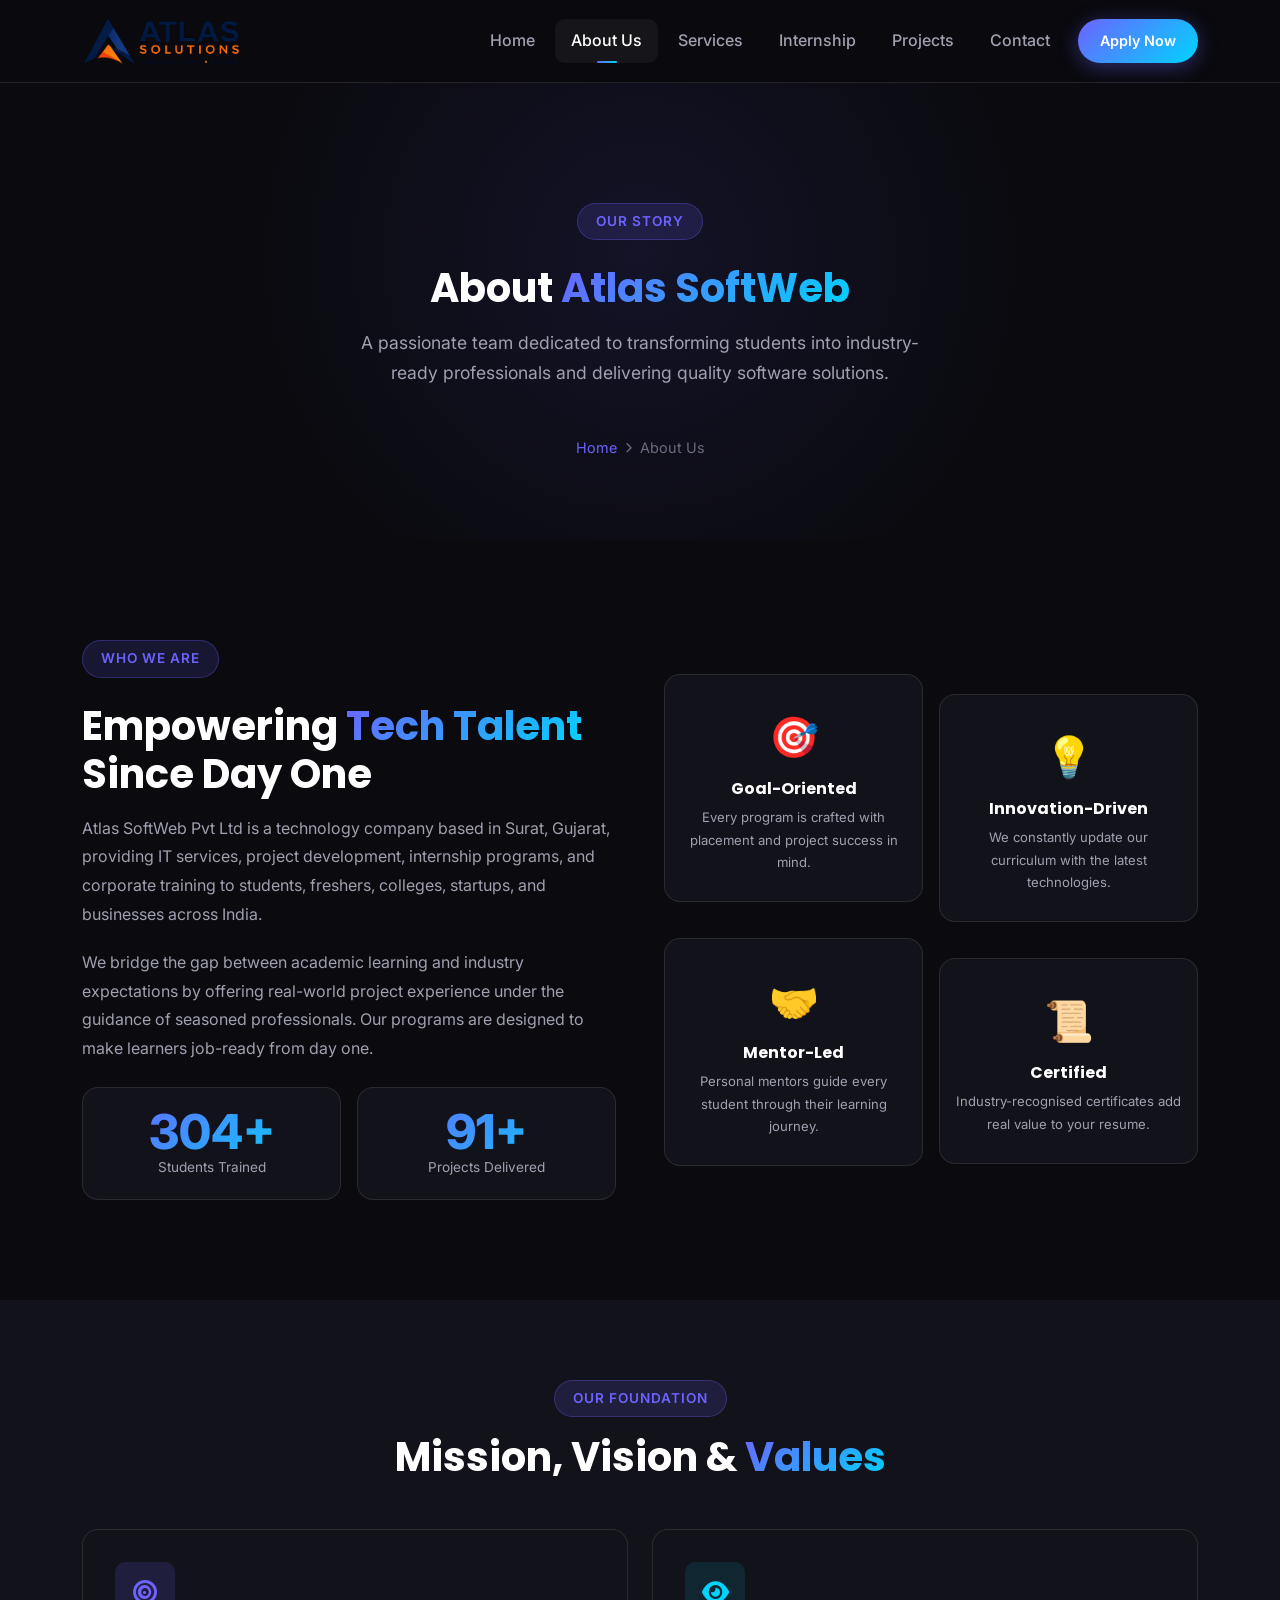
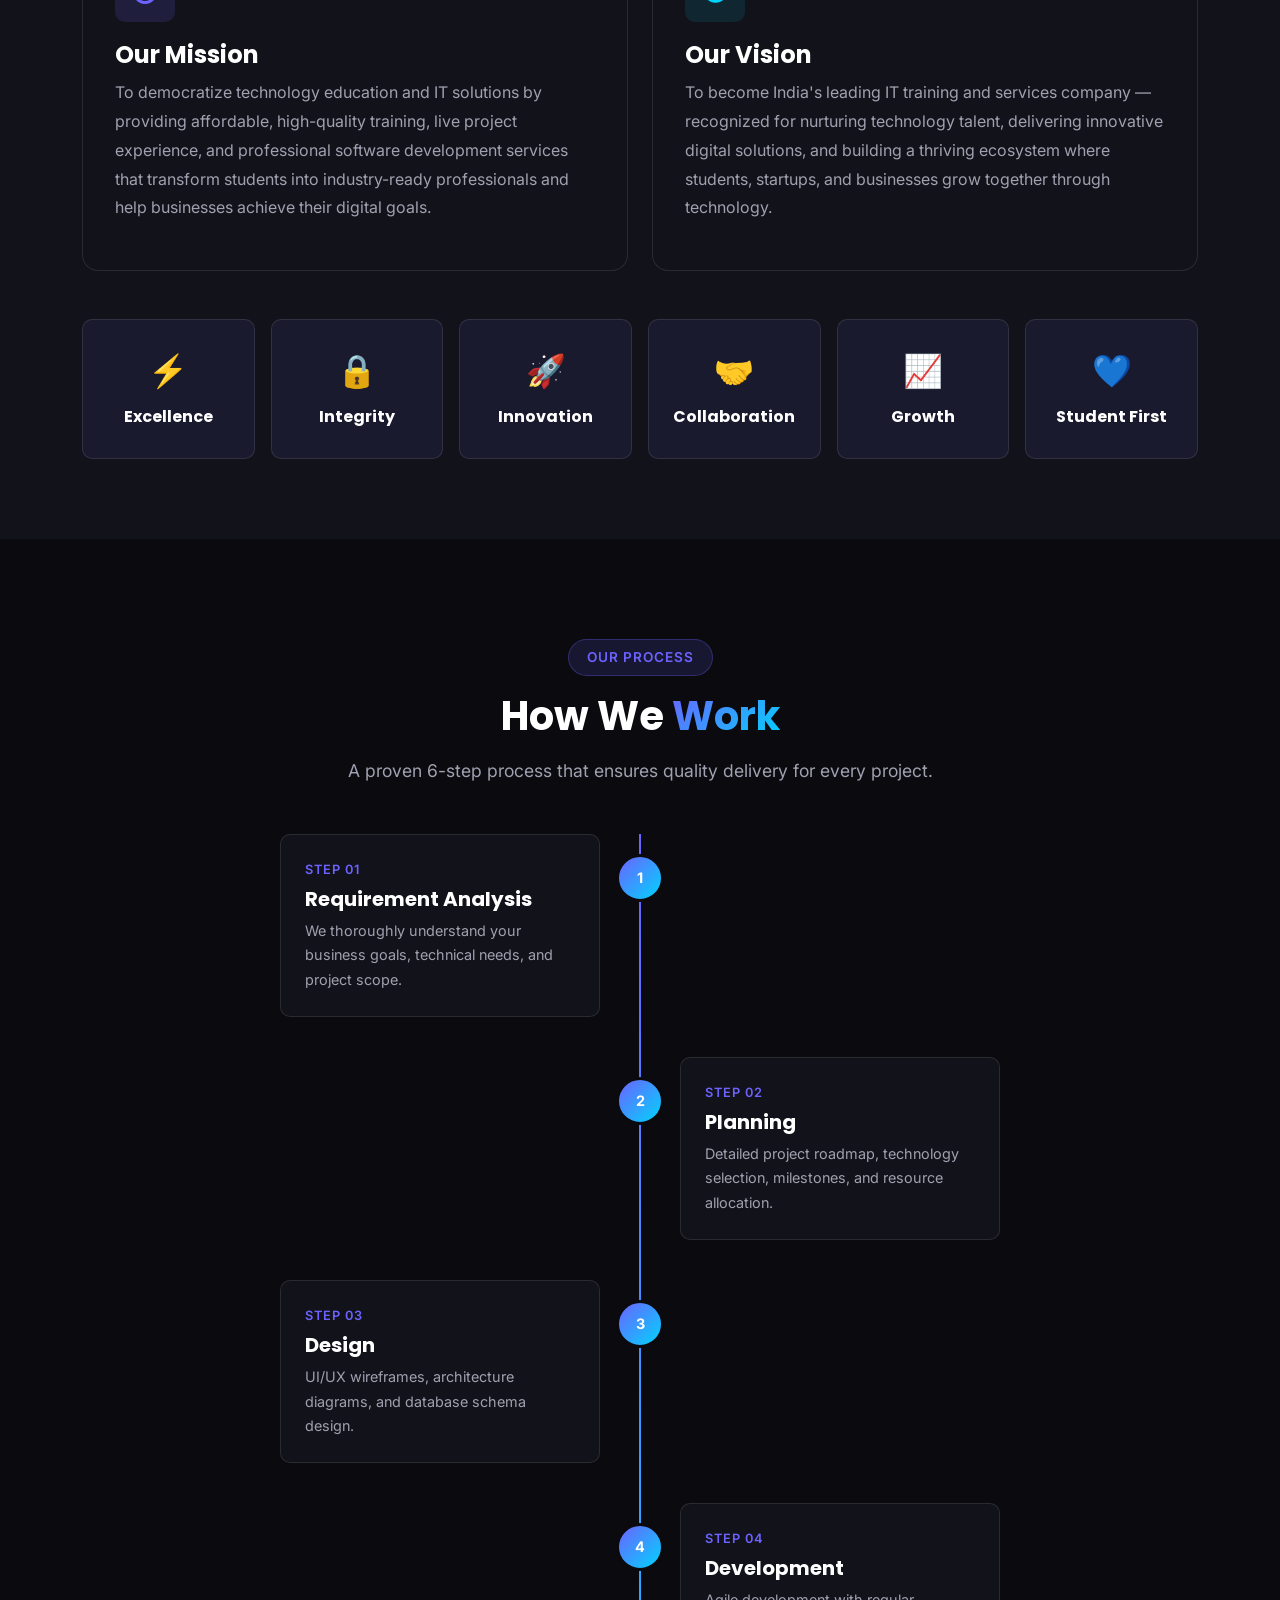
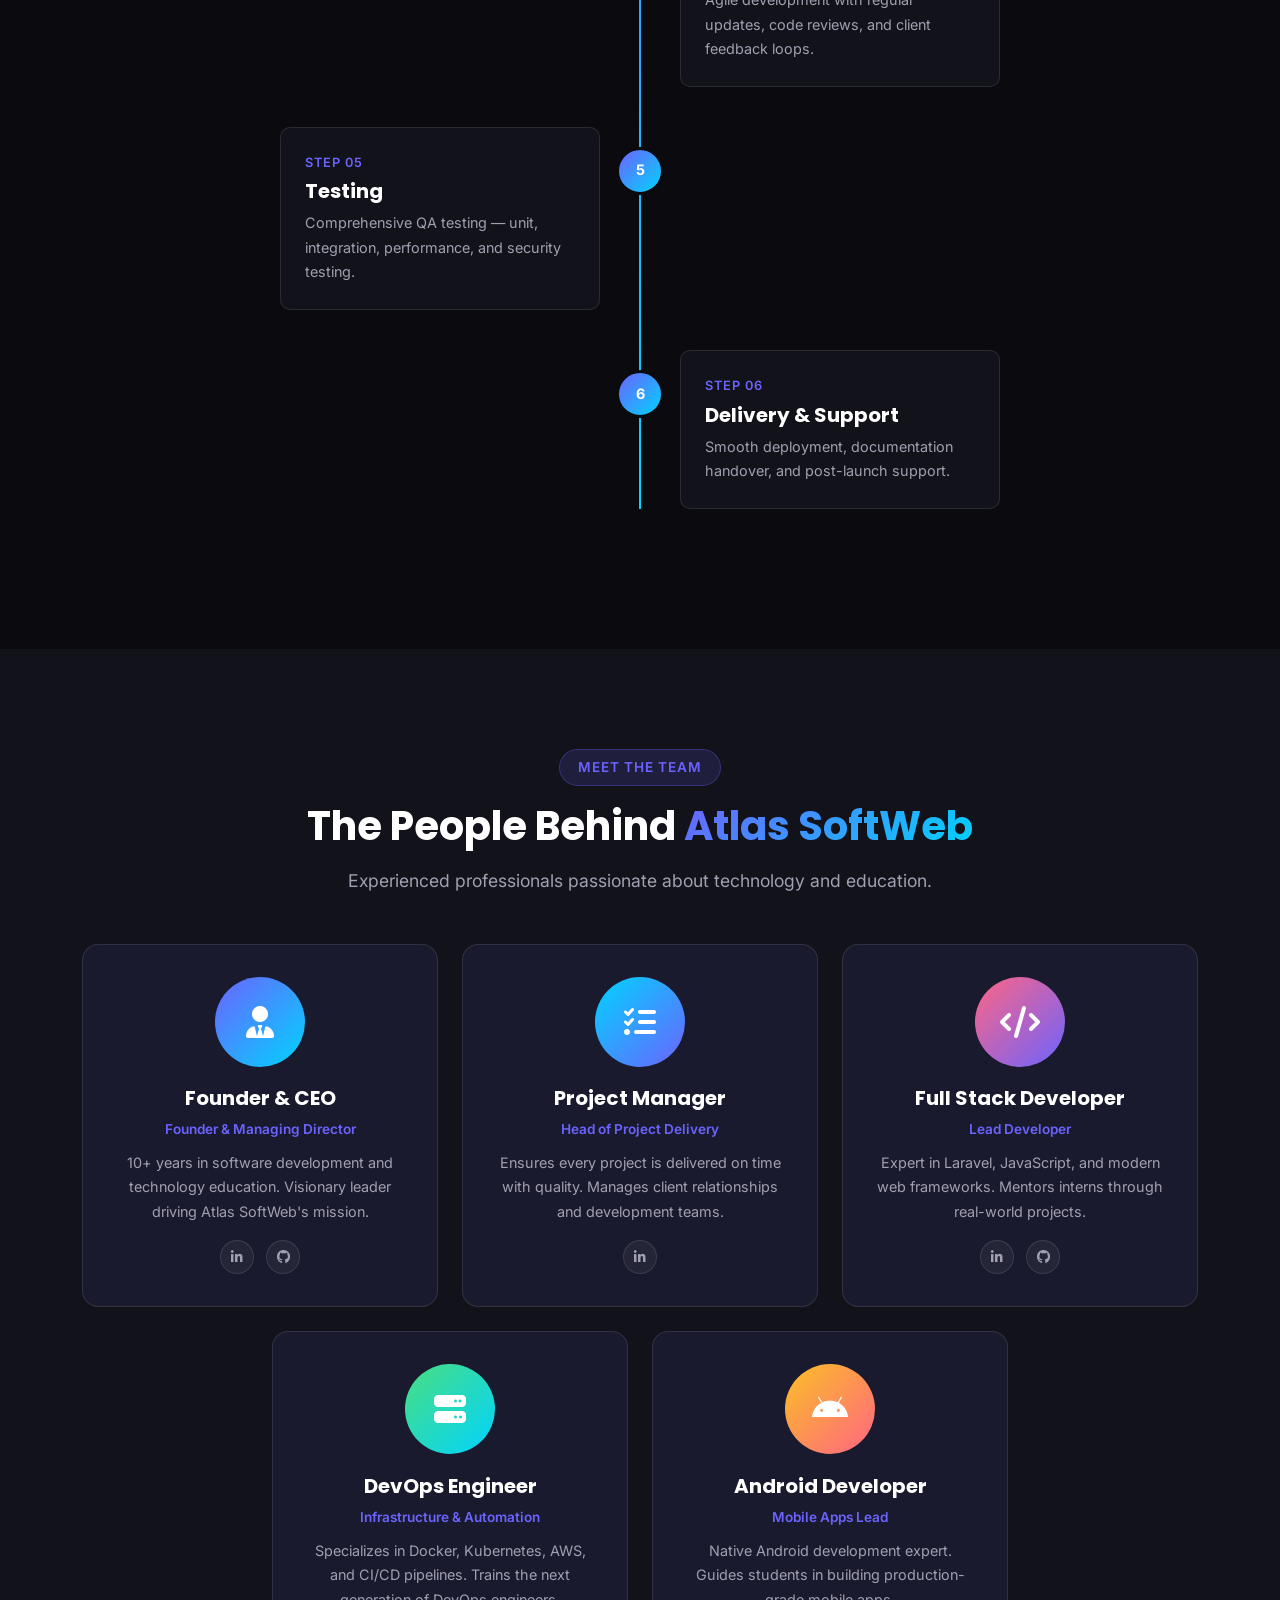
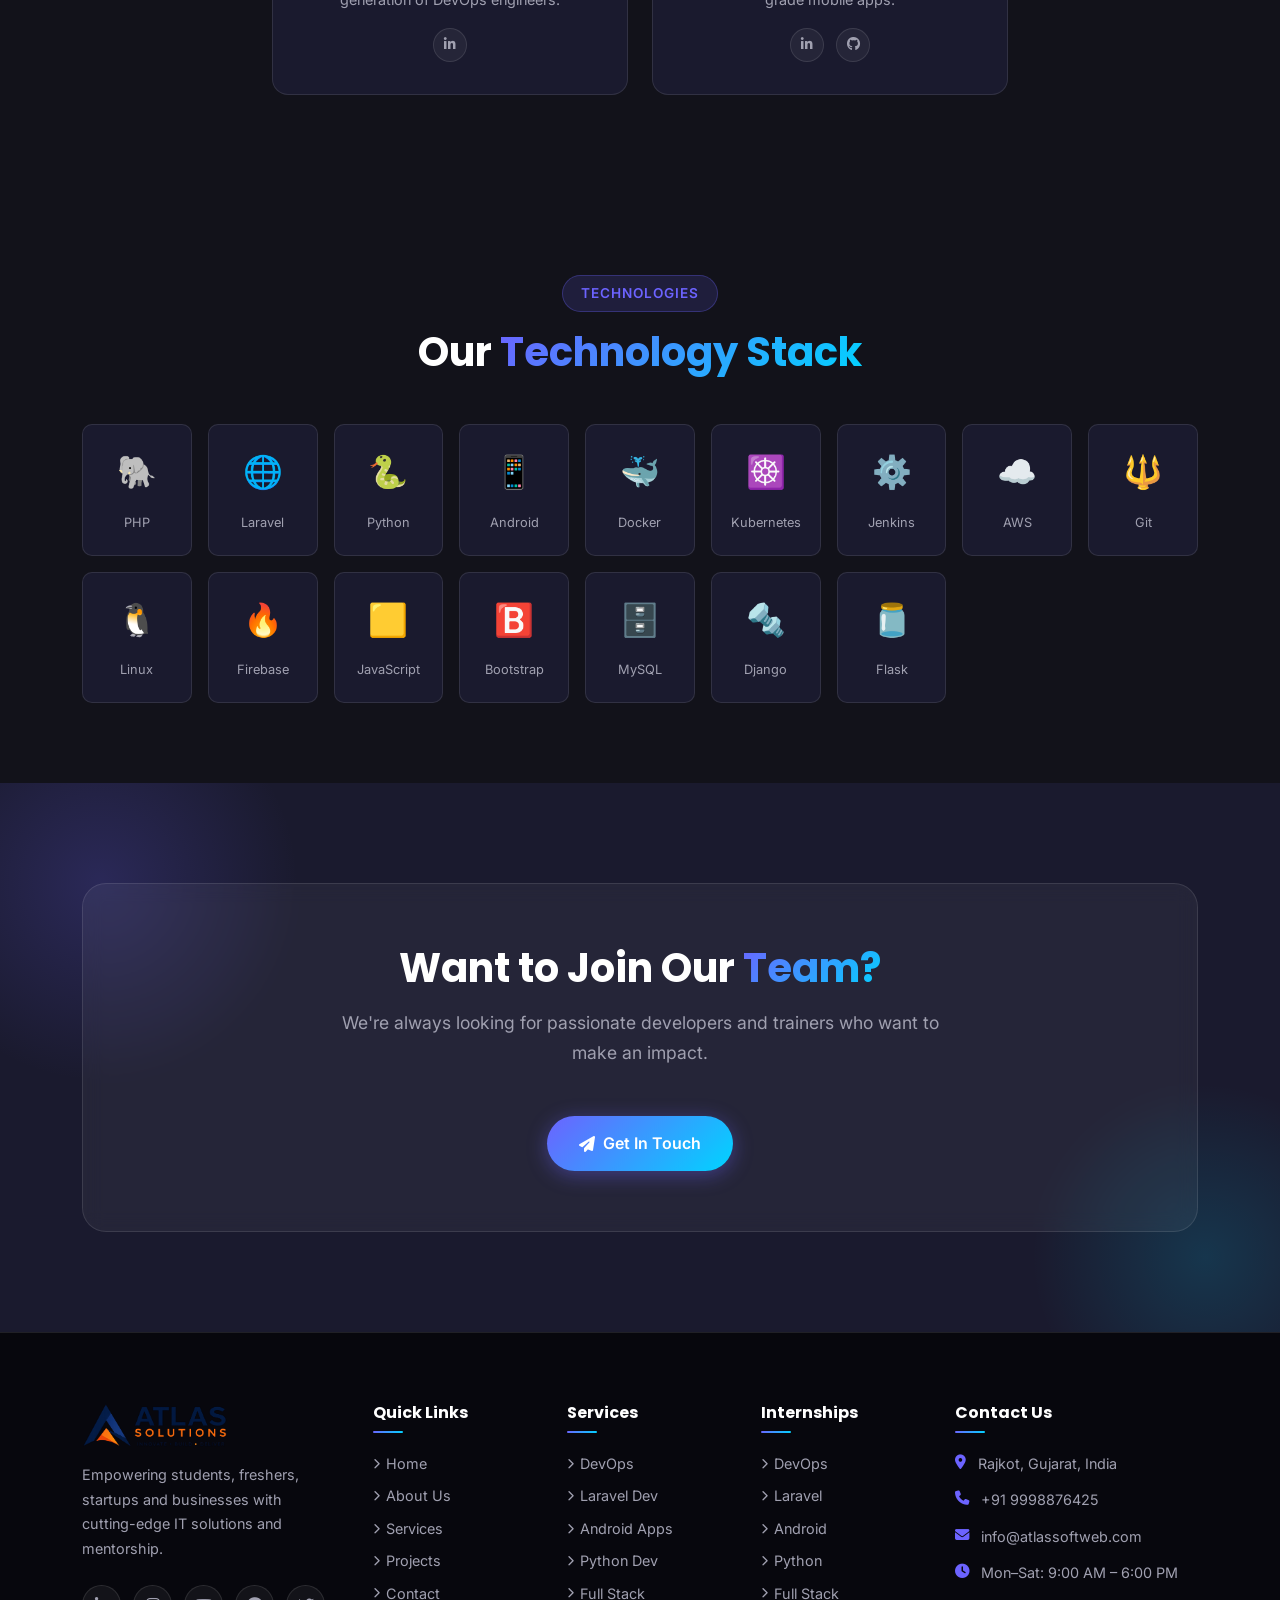
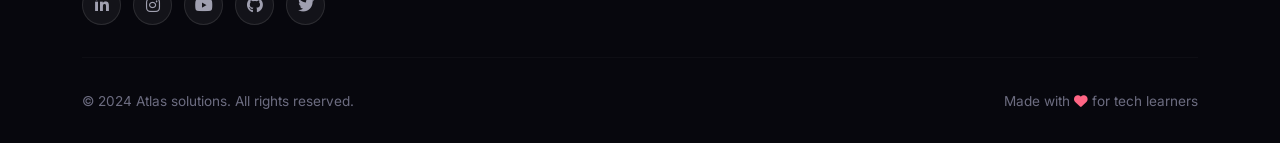
==== commit 9e1ea09a: "Update about.html" ====
--- a/about.html
+++ b/about.html
@@ -280,7 +280,7 @@
   </div>
 </section>
 
-<!-- FOOTER -->
+<!-- ===== FOOTER ===== -->
 <footer class="footer">
   <div class="container">
     <div class="row g-5">
@@ -292,6 +292,7 @@
           <a href="#" class="social-link" aria-label="Instagram"><i class="fab fa-instagram"></i></a>
           <a href="#" class="social-link" aria-label="YouTube"><i class="fab fa-youtube"></i></a>
           <a href="#" class="social-link" aria-label="GitHub"><i class="fab fa-github"></i></a>
+          <a href="#" class="social-link" aria-label="Twitter"><i class="fab fa-twitter"></i></a>
         </div>
       </div>
       <div class="col-lg-2 col-md-6">
@@ -326,20 +327,24 @@
       </div>
       <div class="col-lg-3 col-md-6">
         <h6 class="footer-heading">Contact Us</h6>
-        <div class="footer-contact-item"><i class="fas fa-map-marker-alt"></i><span>Surat, Gujarat, India</span></div>
-        <div class="footer-contact-item"><i class="fas fa-phone"></i><span>+91 XXXXX XXXXX</span></div>
+        <div class="footer-contact-item"><i class="fas fa-map-marker-alt"></i><span>Rajkot, Gujarat, India</span></div>
+        <div class="footer-contact-item"><i class="fas fa-phone"></i><span>+91 9998876425</span></div>
         <div class="footer-contact-item"><i class="fas fa-envelope"></i><span>info@atlassoftweb.com</span></div>
         <div class="footer-contact-item"><i class="fas fa-clock"></i><span>Mon–Sat: 9:00 AM – 6:00 PM</span></div>
       </div>
     </div>
     <hr class="footer-divider" />
     <div class="d-flex flex-wrap justify-content-between align-items-center footer-bottom">
-      <p class="mb-0">© 2024 Atlas SoftWeb Pvt Ltd. All rights reserved.</p>
+      <p class="mb-0">© 2024 Atlas solutions. All rights reserved.</p>
       <p class="mb-0">Made with <i class="fas fa-heart" style="color:var(--accent);"></i> for tech learners</p>
     </div>
   </div>
 </footer>
+
+<!-- Scroll To Top -->
 <button id="scrollTop" aria-label="Scroll to top"><i class="fas fa-chevron-up"></i></button>
+
+<!-- Bootstrap JS -->
 <script src="https://cdn.jsdelivr.net/npm/bootstrap@5.3.2/dist/js/bootstrap.bundle.min.js"></script>
 <script src="assets/js/script.js"></script>
 </body>
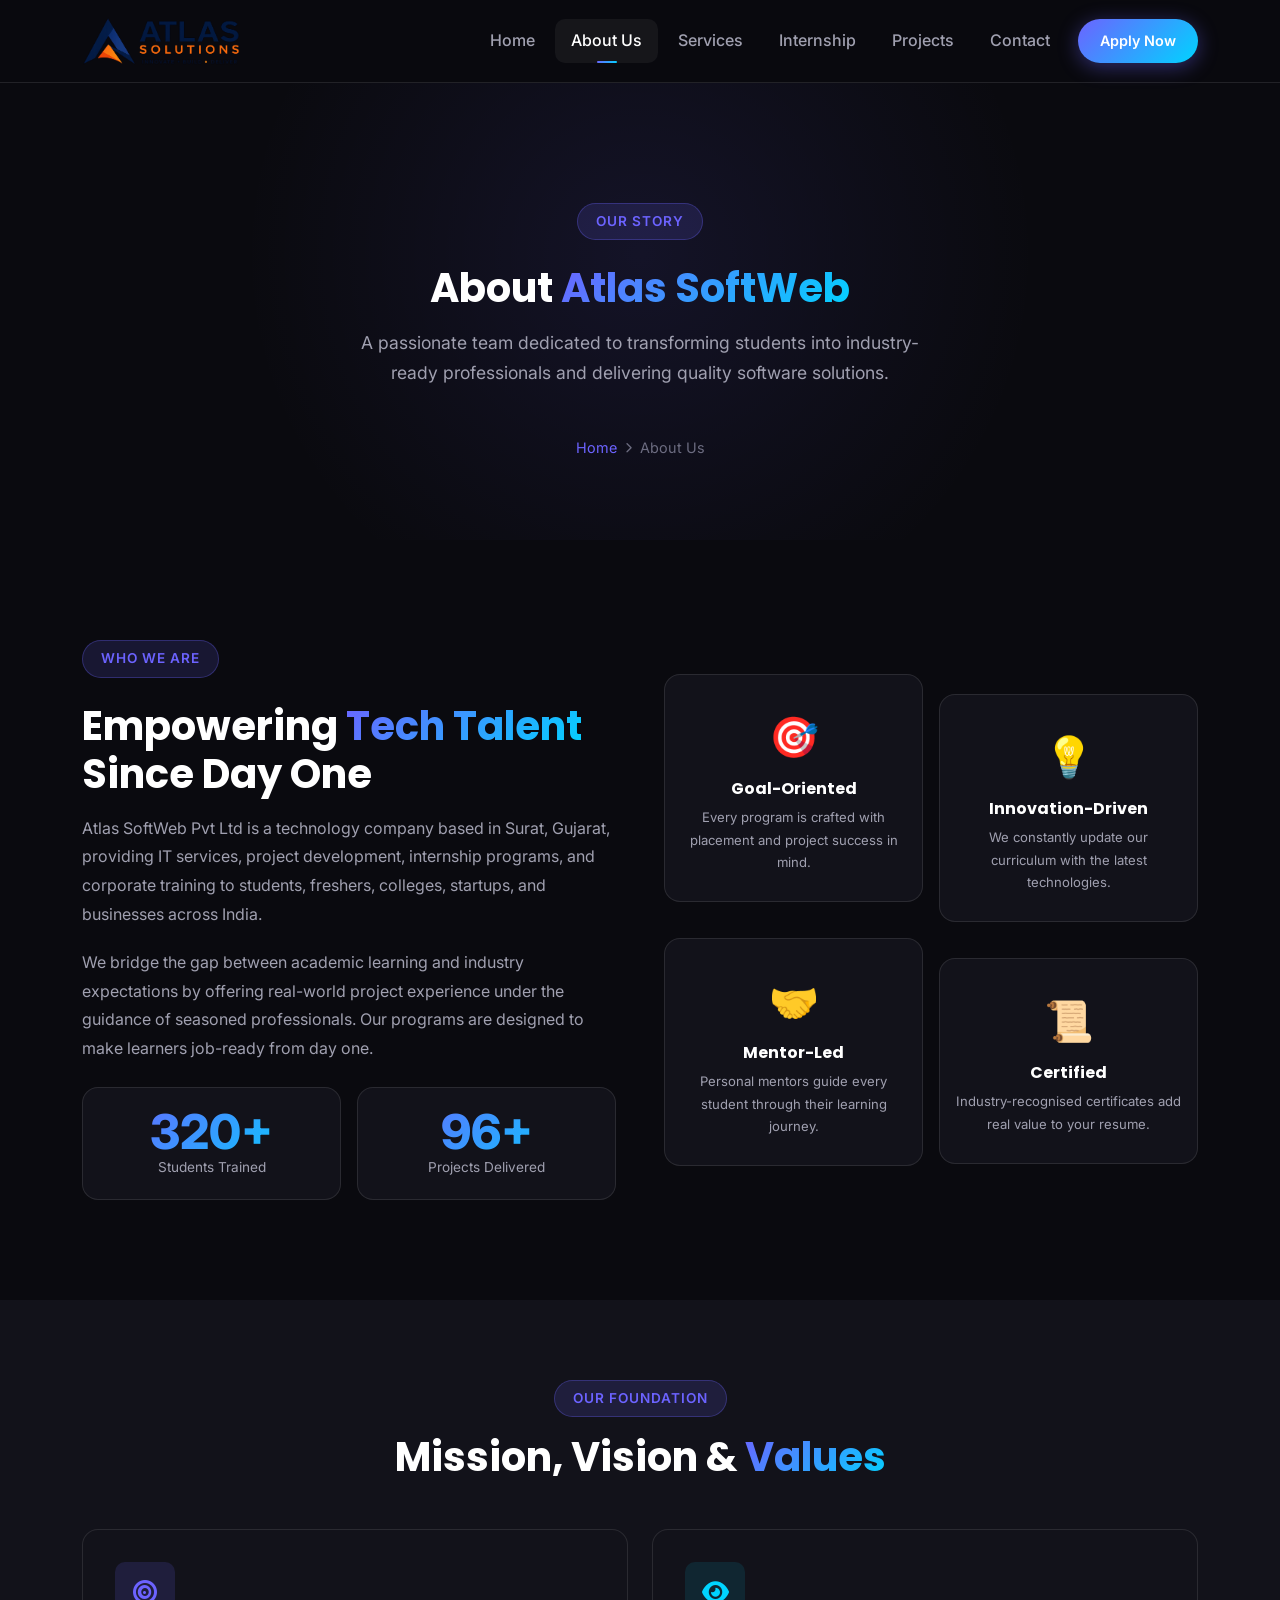
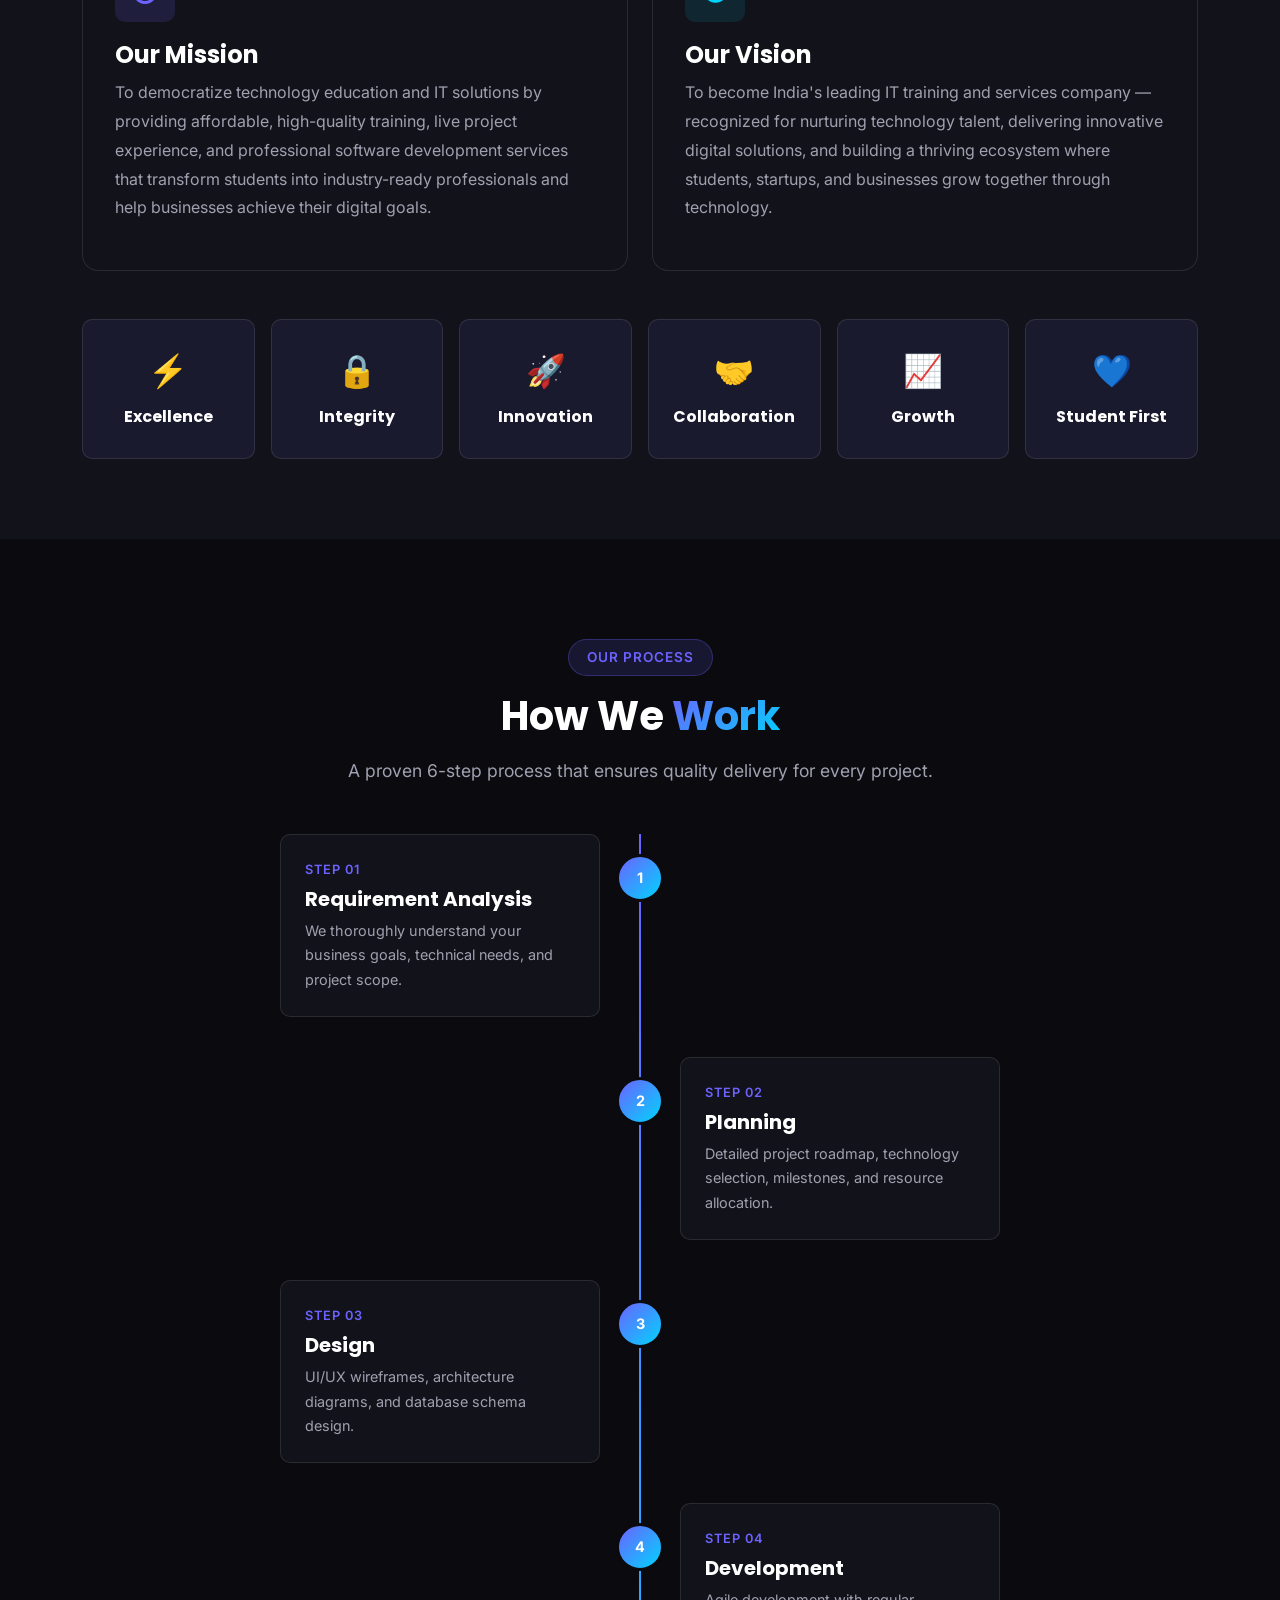
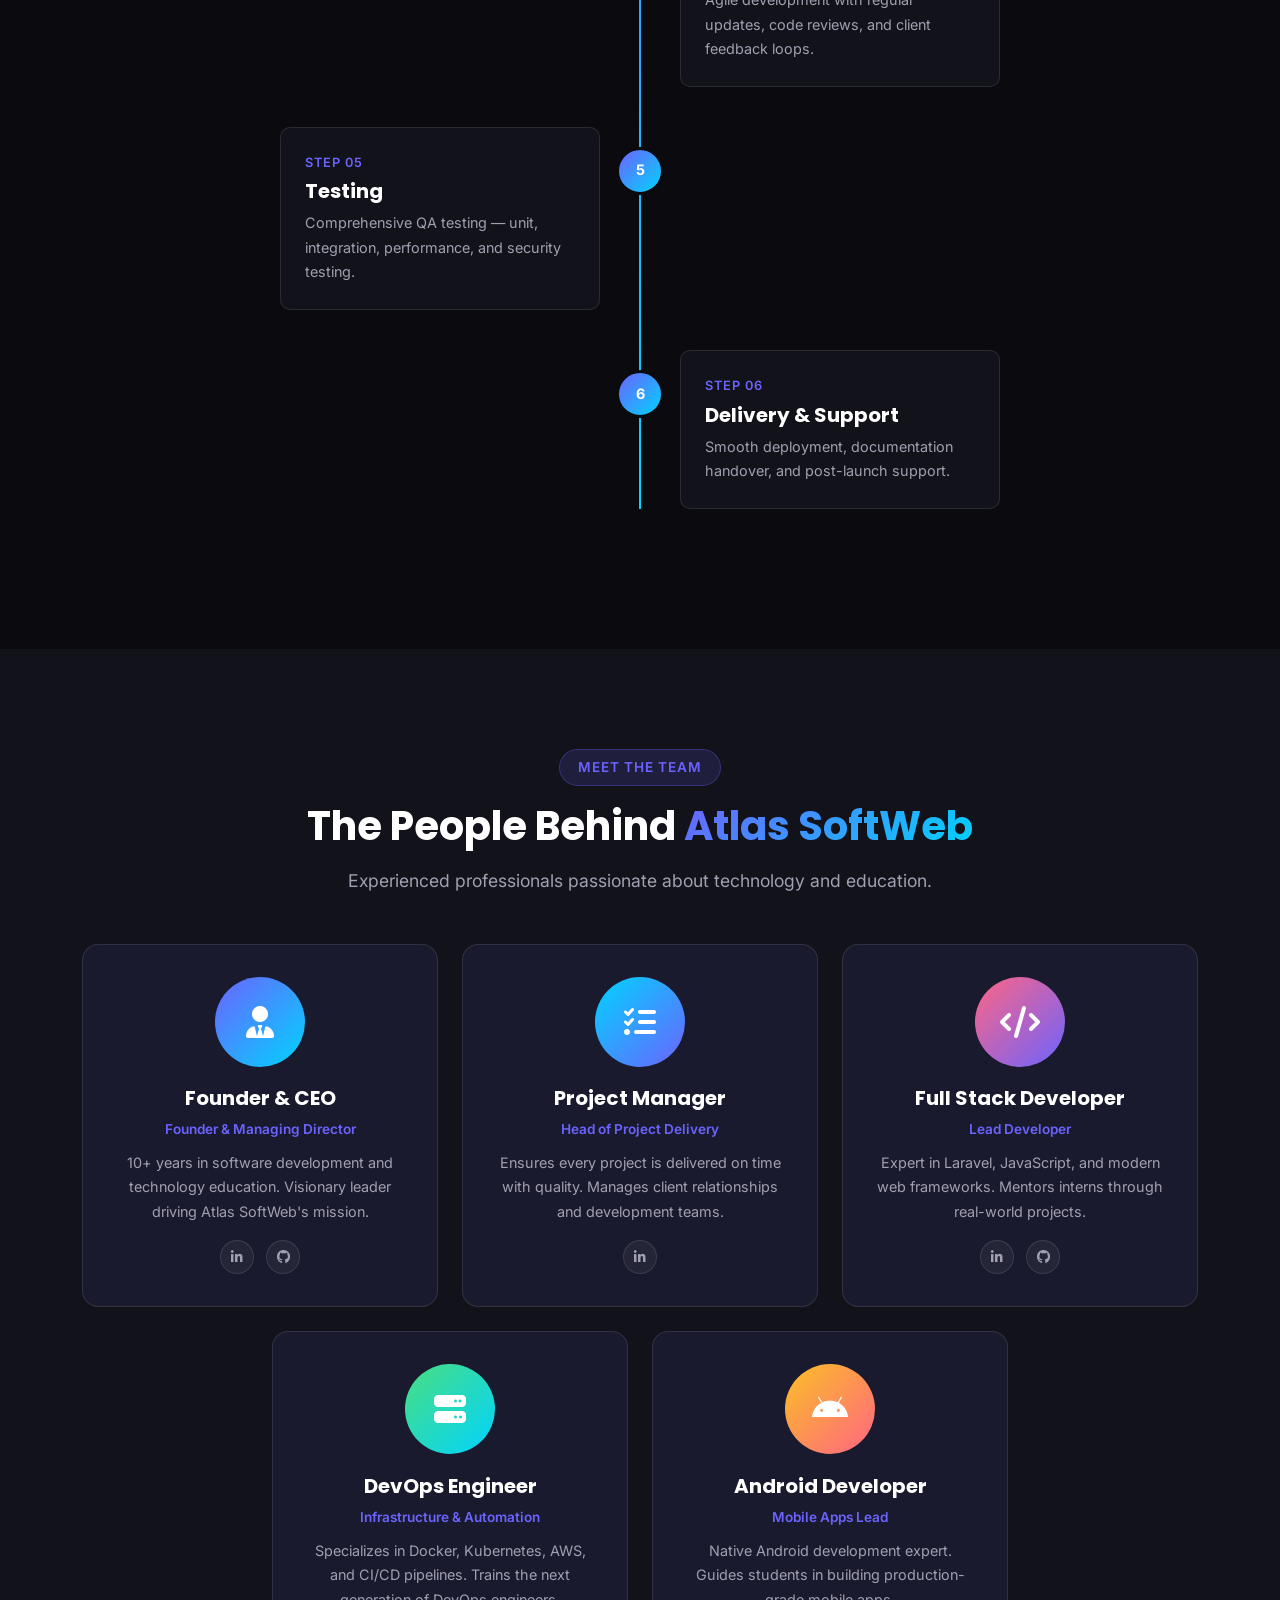
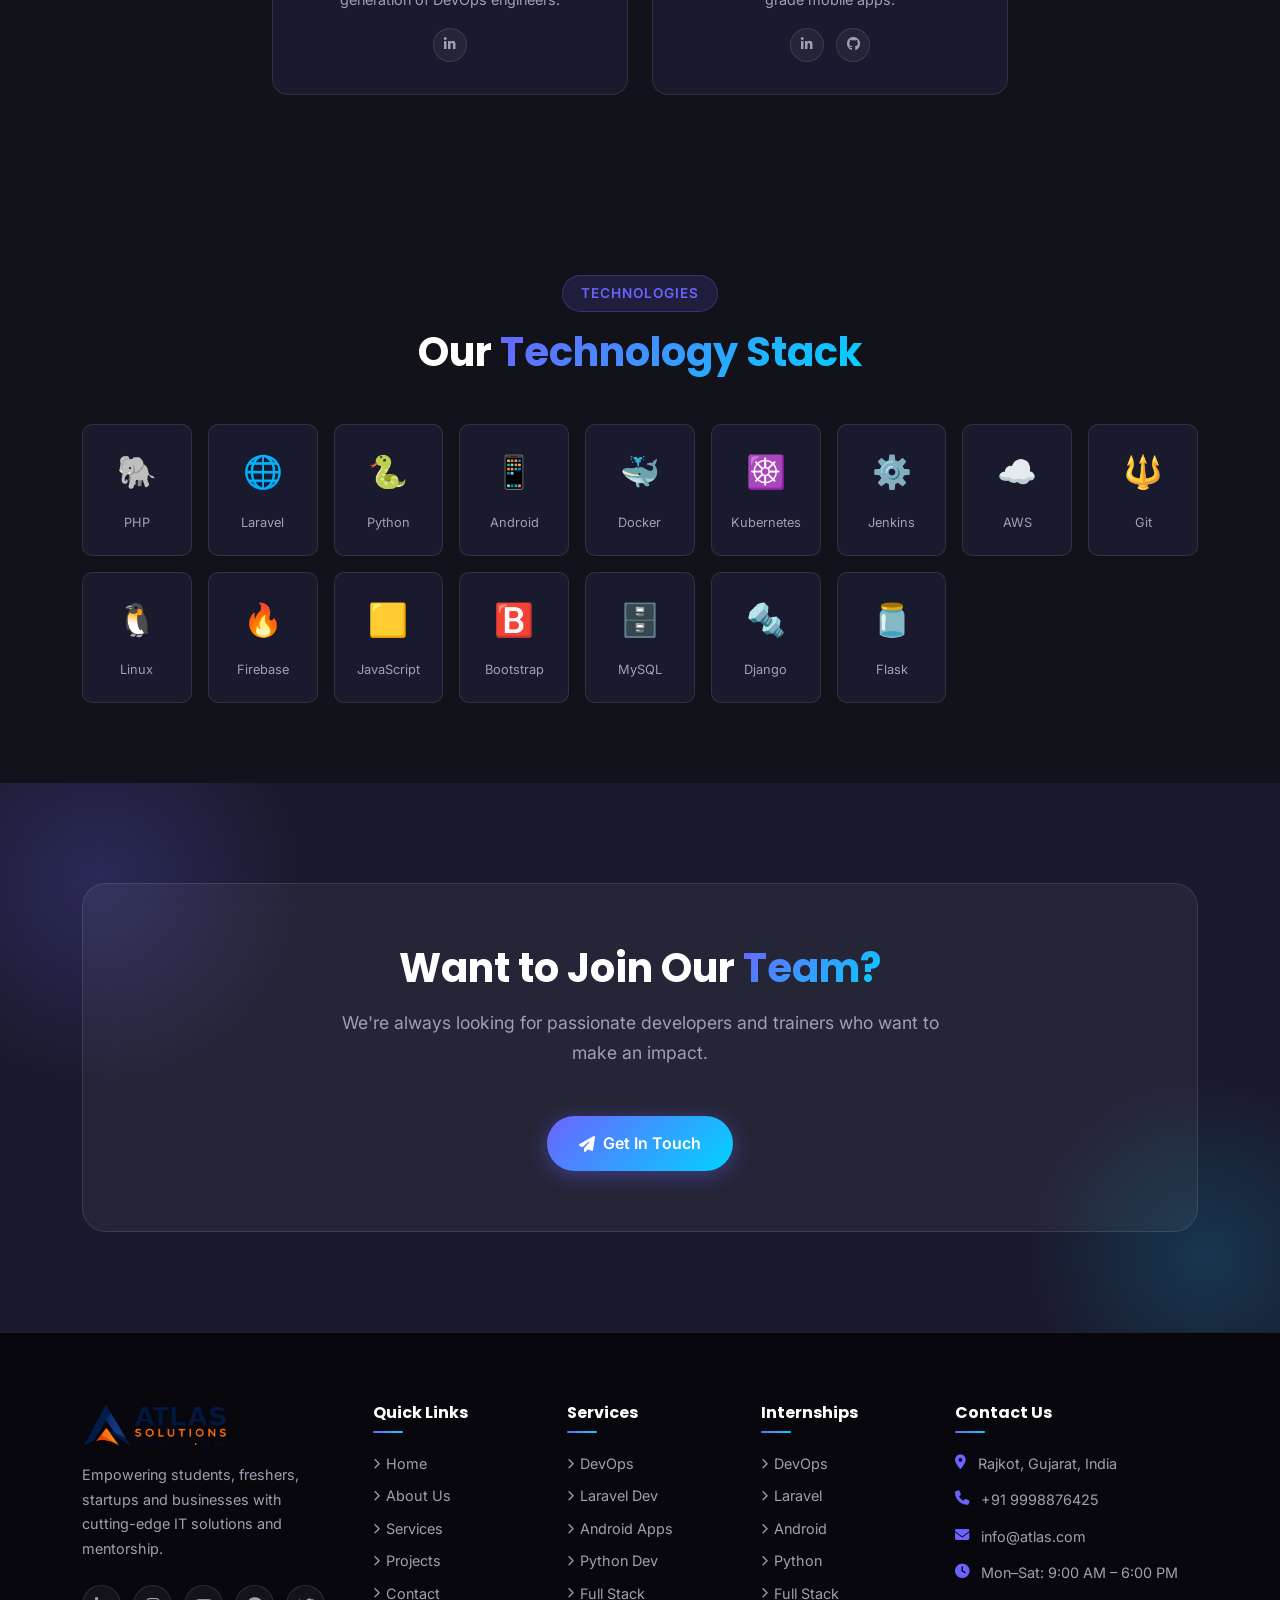
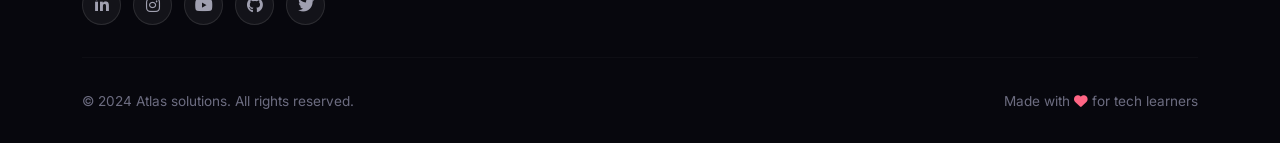
==== commit aae50279: "Update about.html" ====
--- a/about.html
+++ b/about.html
@@ -329,7 +329,7 @@
         <h6 class="footer-heading">Contact Us</h6>
         <div class="footer-contact-item"><i class="fas fa-map-marker-alt"></i><span>Rajkot, Gujarat, India</span></div>
         <div class="footer-contact-item"><i class="fas fa-phone"></i><span>+91 9998876425</span></div>
-        <div class="footer-contact-item"><i class="fas fa-envelope"></i><span>info@atlassoftweb.com</span></div>
+        <div class="footer-contact-item"><i class="fas fa-envelope"></i><span>info@atlas.com</span></div>
         <div class="footer-contact-item"><i class="fas fa-clock"></i><span>Mon–Sat: 9:00 AM – 6:00 PM</span></div>
       </div>
     </div>
